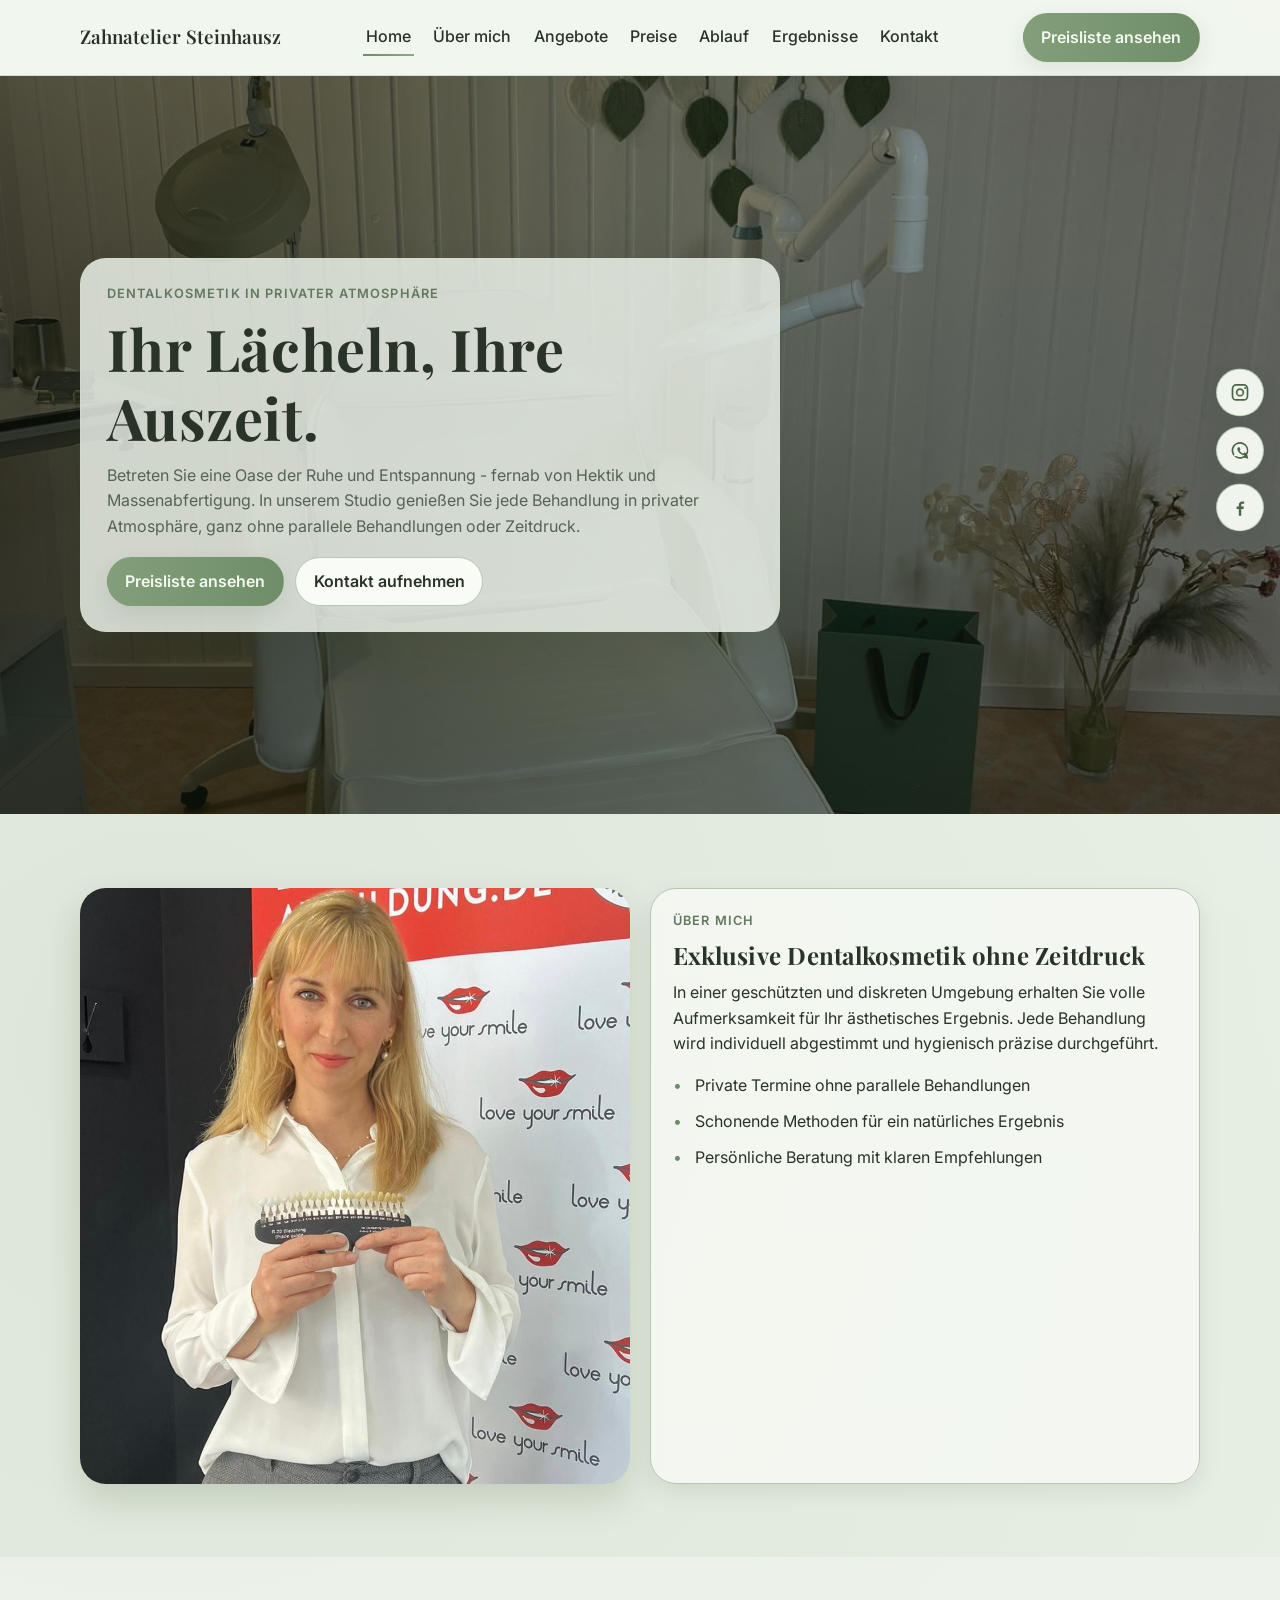
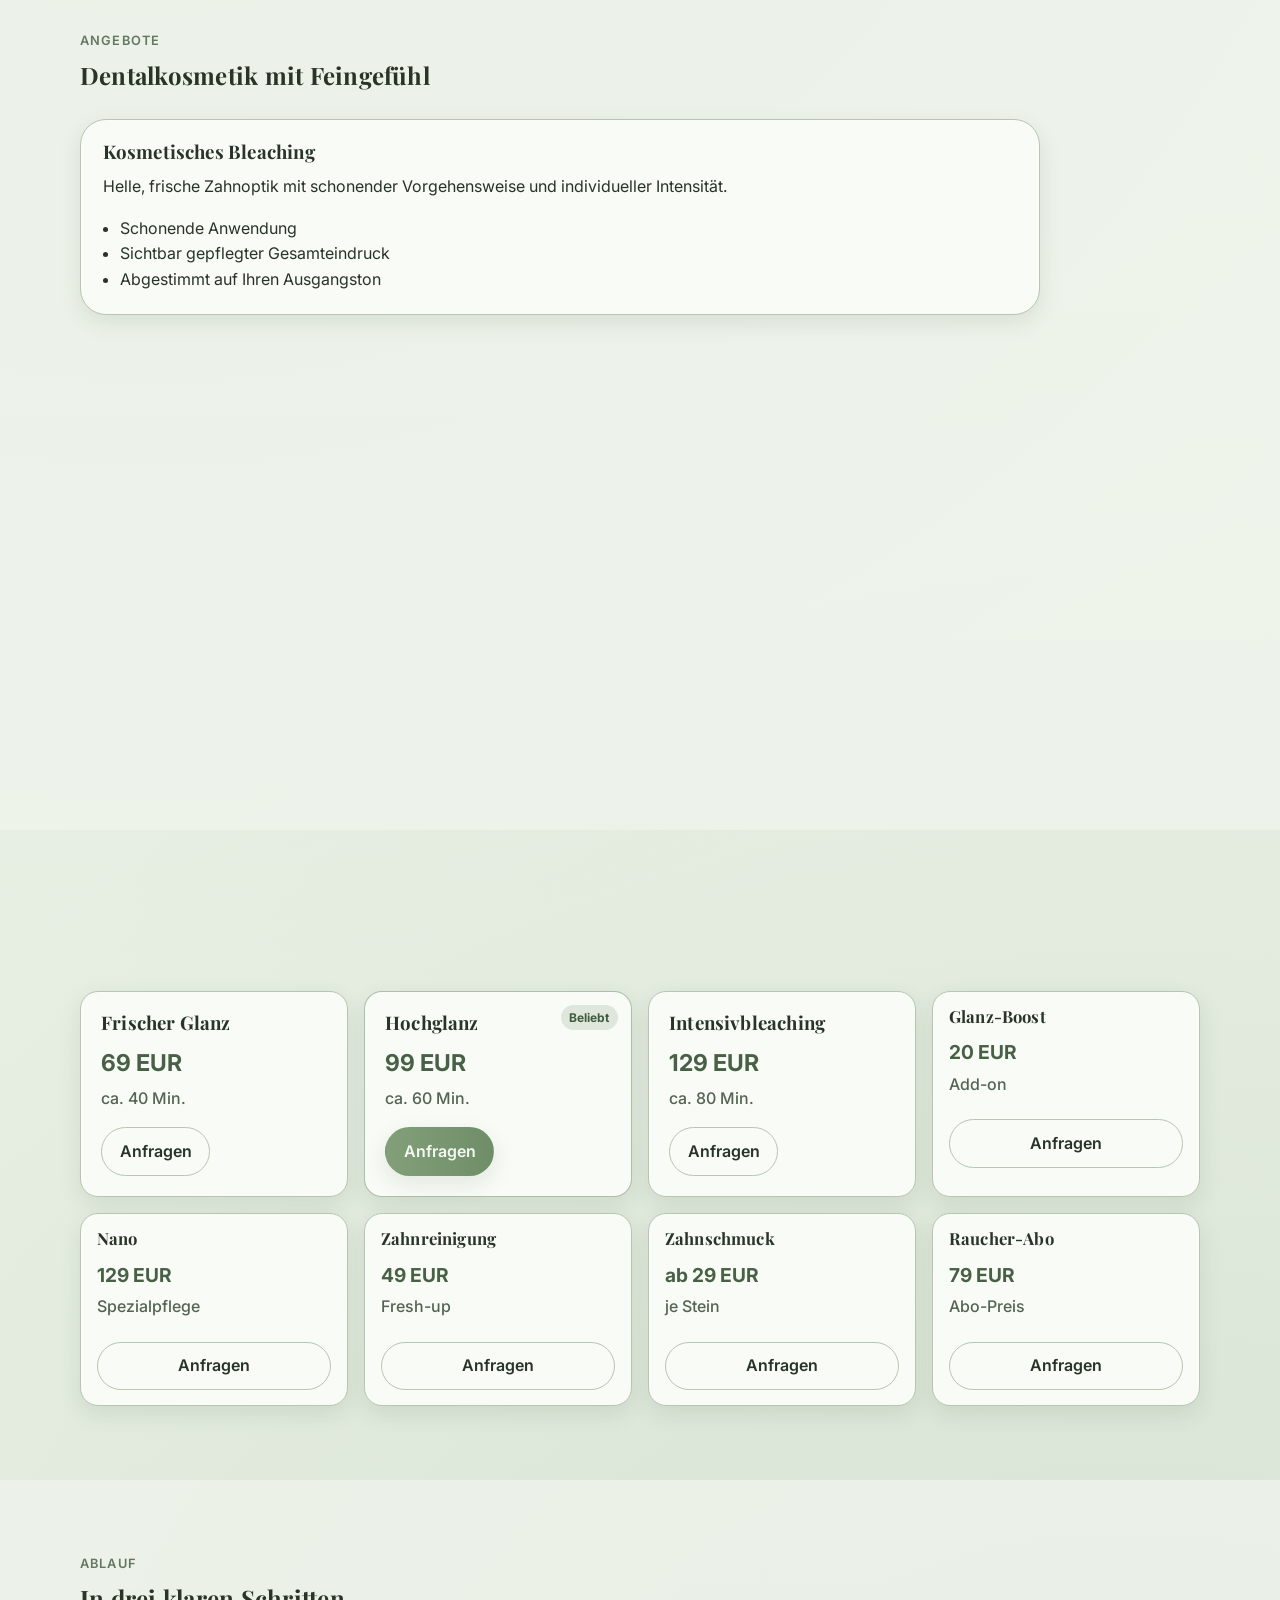
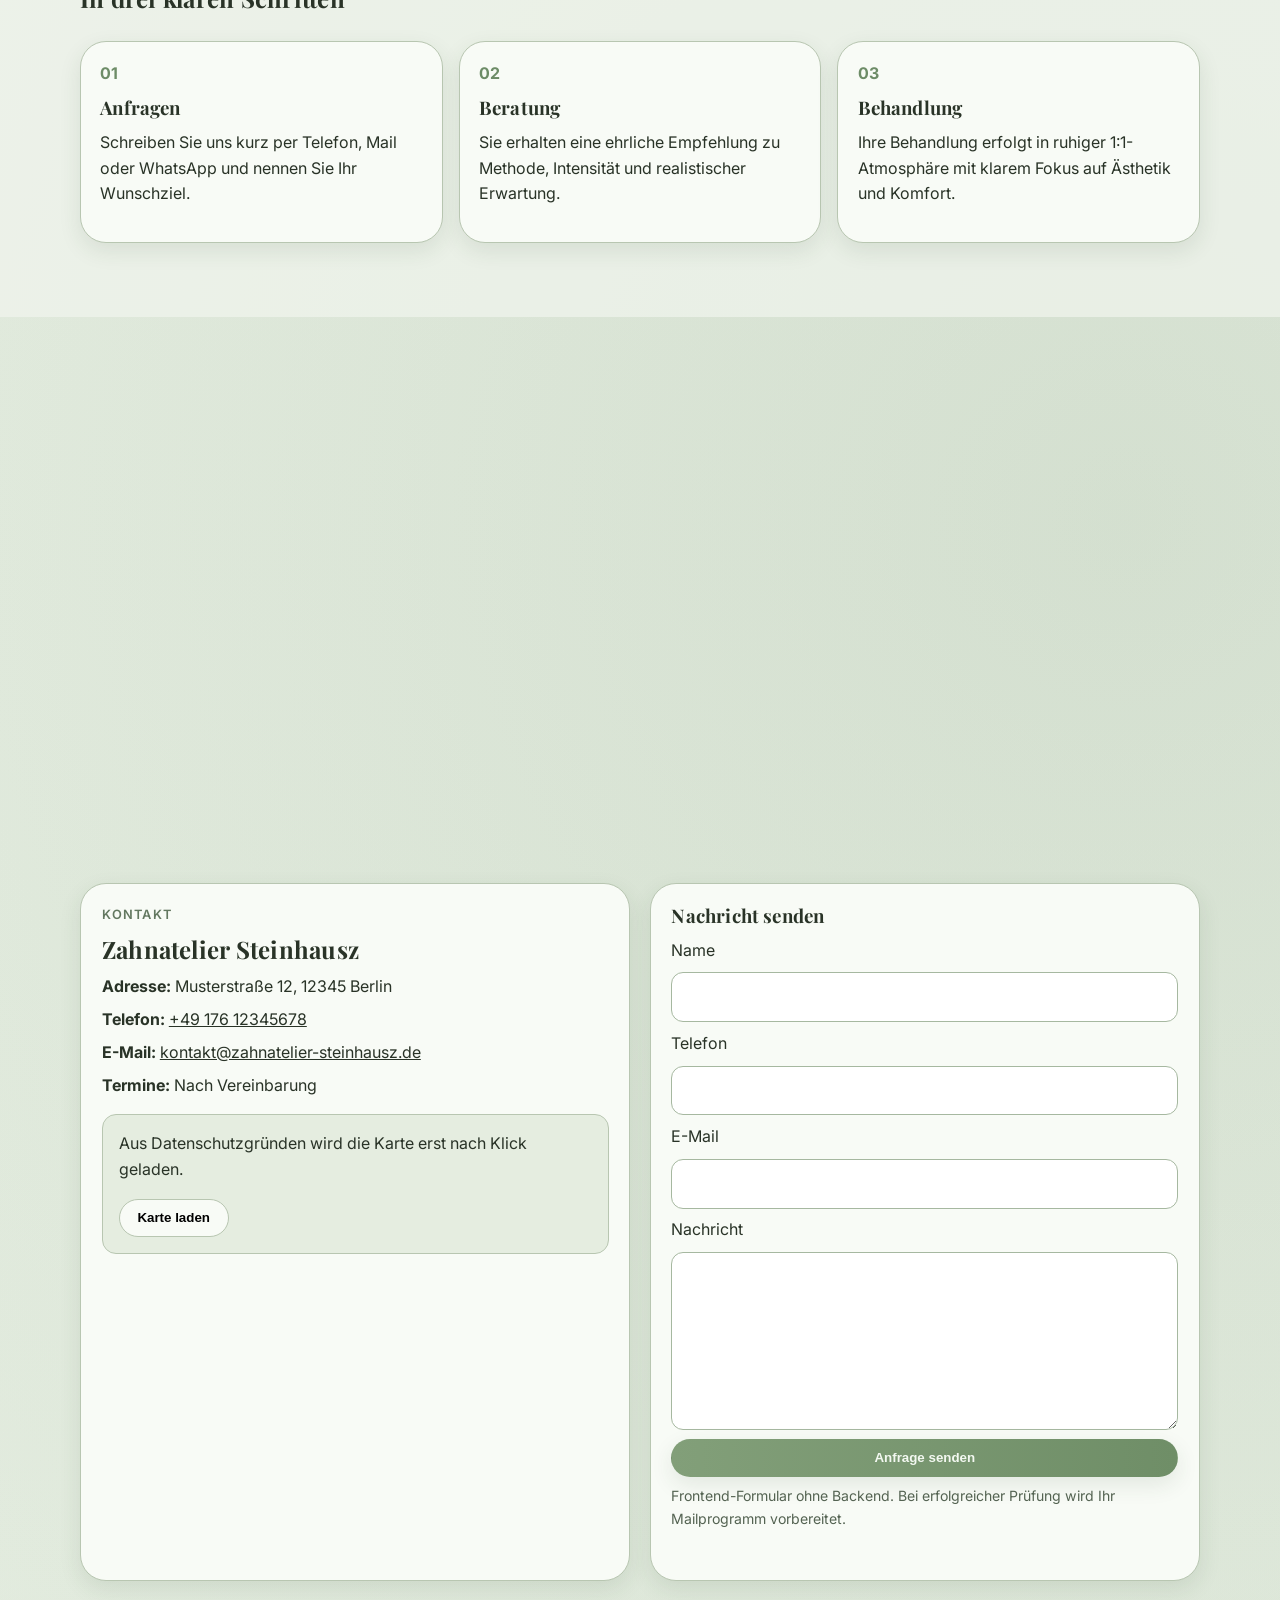
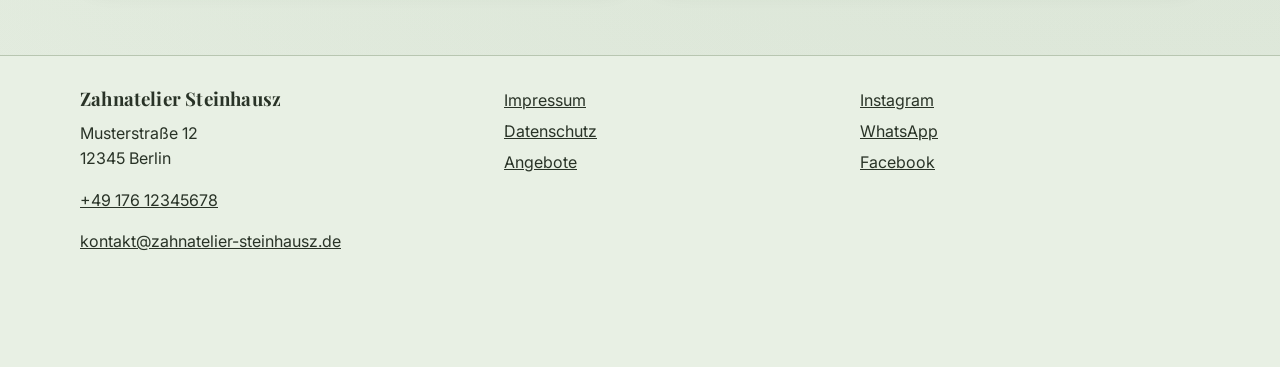
==== index.html @ 5e26fe41 "Initial commit" ====
<!DOCTYPE html>
<html lang="de">
<head>
  <meta charset="UTF-8">
  <meta name="viewport" content="width=device-width, initial-scale=1.0">
  <title>Zahnatelier Steinhausz | Dentalkosmetik, Zahnschmuck & private Atmosphäre</title>
  <meta name="description" content="Zahnatelier Steinhausz bietet Dentalkosmetik und Zahnschmuck in privater, entspannter Atmosphäre. Ruhige Behandlungen ohne Zeitdruck für ein strahlendes Lächeln.">
  <meta property="og:title" content="Zahnatelier Steinhausz | Dentalkosmetik & Zahnschmuck">
  <meta property="og:description" content="Exklusive Dentalkosmetik in privater Atmosphäre: Zahnschmuck, ästhetische Pflege und individuelle Betreuung.">
  <meta property="og:type" content="website">
  <meta property="og:locale" content="de_DE">
  <meta name="theme-color" content="#f2f5ef">

  <link rel="preconnect" href="https://fonts.googleapis.com">
  <link rel="preconnect" href="https://fonts.gstatic.com" crossorigin>
  <link href="https://fonts.googleapis.com/css2?family=Inter:wght@400;500;600;700&family=Playfair+Display:wght@500;600;700&display=swap" rel="stylesheet">
  <link rel="stylesheet" href="styles.css">

  <!-- TODO: Passe nur dieses JSON an (Studio-Name, Telefon, E-Mail, Adresse, Social Links, Map URL). -->
  <script id="site-config" type="application/json">
  {
    "studioName": "Zahnatelier Steinhausz",
    "phoneText": "+49 176 12345678",
    "phoneHref": "+4917612345678",
    "email": "kontakt@zahnatelier-steinhausz.de",
    "streetAddress": "Musterstraße 12",
    "cityLine": "12345 Berlin",
    "addressInline": "Musterstraße 12, 12345 Berlin",
    "mapEmbedUrl": "https://www.google.com/maps?q=Berlin&output=embed",
    "instagramUrl": "https://instagram.com/placeholder",
    "whatsappUrl": "https://wa.me/4900000000000",
    "facebookUrl": "https://facebook.com/placeholder"
  }
  </script>
  <script id="local-business-schema" type="application/ld+json"></script>
</head>
<body>
  <a class="skip-link" href="#main-content">Zum Inhalt springen</a>

  <header class="site-header" id="header">
    <nav class="nav container" aria-label="Hauptnavigation">
      <a class="brand" href="#home" data-site-text="studioName">Zahnatelier Steinhausz</a>
      <button class="nav-toggle" id="nav-toggle" aria-label="Menü öffnen" aria-expanded="false" aria-controls="nav-menu">
        <span></span>
        <span></span>
        <span></span>
      </button>

      <ul class="nav-menu" id="nav-menu">
        <li><a class="nav__link active-link" href="#home">Home</a></li>
        <li><a class="nav__link" href="#about">Über mich</a></li>
        <li><a class="nav__link" href="#offers">Angebote</a></li>
        <li><a class="nav__link" href="#pricing">Preise</a></li>
        <li><a class="nav__link" href="#process">Ablauf</a></li>
        <li><a class="nav__link" href="#results">Ergebnisse</a></li>
        <li><a class="nav__link" href="#contact">Kontakt</a></li>
      </ul>

      <a class="btn btn-primary nav-cta" href="#pricing">Preisliste ansehen</a>
    </nav>
  </header>

  <aside class="social-rail" aria-label="Social Media Links">
    <a class="social-link" data-social="instagram" href="https://instagram.com/placeholder" target="_blank" rel="noopener noreferrer" aria-label="Instagram" data-tooltip="Instagram">
      <svg viewBox="0 0 24 24" aria-hidden="true"><path d="M7.5 2h9A5.5 5.5 0 0 1 22 7.5v9a5.5 5.5 0 0 1-5.5 5.5h-9A5.5 5.5 0 0 1 2 16.5v-9A5.5 5.5 0 0 1 7.5 2Zm0 2A3.5 3.5 0 0 0 4 7.5v9A3.5 3.5 0 0 0 7.5 20h9a3.5 3.5 0 0 0 3.5-3.5v-9A3.5 3.5 0 0 0 16.5 4h-9Zm10.75 1.5a1.25 1.25 0 1 1 0 2.5 1.25 1.25 0 0 1 0-2.5ZM12 7a5 5 0 1 1 0 10 5 5 0 0 1 0-10Zm0 2a3 3 0 1 0 0 6 3 3 0 0 0 0-6Z"/></svg>
    </a>
    <a class="social-link" data-social="whatsapp" href="https://wa.me/4900000000000" target="_blank" rel="noopener noreferrer" aria-label="WhatsApp" data-tooltip="WhatsApp">
      <svg viewBox="0 0 24 24" aria-hidden="true"><path d="M12 2a10 10 0 0 1 8.67 14.98L22 22l-5.18-1.28A10 10 0 1 1 12 2Zm0 2a8 8 0 0 0-6.98 11.9l.26.46-.74 3.03 3.1-.76.44.24A8 8 0 1 0 12 4Zm-2.1 4.75c.2-.45.43-.46.63-.46h.54c.18 0 .43.07.55.34.2.47.7 1.7.76 1.82.07.12.11.27.02.43-.1.17-.15.27-.3.42-.15.14-.31.31-.44.42-.15.13-.3.27-.13.53.17.26.76 1.24 1.62 2.01 1.12 1 2.07 1.31 2.36 1.46.28.14.45.12.61-.07.17-.2.72-.84.9-1.13.19-.29.39-.24.65-.14.27.1 1.68.79 1.97.93.29.14.48.2.55.31.06.11.06.64-.15 1.25-.22.62-1.28 1.22-1.76 1.3-.47.08-1.07.12-3.46-.82-2.87-1.13-4.72-3.91-4.86-4.1-.13-.18-1.16-1.54-1.16-2.94 0-1.4.73-2.09 1-2.37Z"/></svg>
    </a>
    <a class="social-link" data-social="facebook" href="https://facebook.com/placeholder" target="_blank" rel="noopener noreferrer" aria-label="Facebook" data-tooltip="Facebook">
      <svg viewBox="0 0 24 24" aria-hidden="true"><path d="M13.5 22v-8h2.7l.5-3h-3.2V9.1c0-.86.3-1.44 1.54-1.44H17V5a20.5 20.5 0 0 0-2.4-.13c-2.38 0-4 1.45-4 4.1V11H8v3h2.6v8h2.9Z"/></svg>
    </a>
  </aside>

  <main id="main-content">
    <section class="hero" id="home">
      <div class="container hero-grid">
        <div class="hero-copy reveal">
          <p class="eyebrow">Dentalkosmetik in privater Atmosphäre</p>
          <h1>Ihr Lächeln, Ihre Auszeit.</h1>
          <p class="hero-subline">Betreten Sie eine Oase der Ruhe und Entspannung - fernab von Hektik und Massenabfertigung. In unserem Studio genießen Sie jede Behandlung in privater Atmosphäre, ganz ohne parallele Behandlungen oder Zeitdruck.</p>
          <div class="hero-actions">
            <a class="btn btn-primary" href="#pricing">Preisliste ansehen</a>
            <a class="btn btn-soft" href="#contact">Kontakt aufnehmen</a>
          </div>
        </div>
      </div>
    </section>

    <section class="section about" id="about">
      <div class="container about-grid">
        <figure class="about-visual reveal">
          <img src="assets/img/about-orsolya.jpg" alt="Orsolya im Zahnatelier bei einer ruhigen Behandlungsvorbereitung" loading="lazy">
        </figure>
        <div class="about-content reveal" data-delay="90">
          <p class="eyebrow">Über mich</p>
          <h2>Exklusive Dentalkosmetik ohne Zeitdruck</h2>
          <p>In einer geschützten und diskreten Umgebung erhalten Sie volle Aufmerksamkeit für Ihr ästhetisches Ergebnis. Jede Behandlung wird individuell abgestimmt und hygienisch präzise durchgeführt.</p>
          <ul class="feature-list">
            <li>Private Termine ohne parallele Behandlungen</li>
            <li>Schonende Methoden für ein natürliches Ergebnis</li>
            <li>Persönliche Beratung mit klaren Empfehlungen</li>
          </ul>
        </div>
      </div>
    </section>

    <section class="section offers" id="offers">
      <div class="container">
        <div class="section-head reveal">
          <p class="eyebrow">Angebote</p>
          <h2>Dentalkosmetik mit Feingefühl</h2>
        </div>

        <article class="offer-card reveal">
          <div class="offer-content">
            <h3>Kosmetisches Bleaching</h3>
            <p>Helle, frische Zahnoptik mit schonender Vorgehensweise und individueller Intensität.</p>
            <ul>
              <li>Schonende Anwendung</li>
              <li>Sichtbar gepflegter Gesamteindruck</li>
              <li>Abgestimmt auf Ihren Ausgangston</li>
            </ul>
          </div>
        </article>

        <article class="offer-card offer-card-alt reveal" data-delay="90">
          <div class="offer-content">
            <h3>Zahnschmuck</h3>
            <p>Dezente oder markante Highlights, präzise gesetzt und jederzeit rückstandsfrei entfernbar.</p>
            <ul>
              <li>Individuelle Platzierung</li>
              <li>Hygienische, präzise Verarbeitung</li>
              <li>Sofort sichtbarer Glow-Effekt</li>
            </ul>
          </div>
        </article>

        <article class="offer-card reveal" data-delay="140">
          <div class="offer-content">
            <h3>Smile-Finish</h3>
            <p>Ästhetischer Feinschliff für ein gepflegtes, harmonisches Gesamtbild Ihres Lächelns.</p>
            <ul>
              <li>Sanfte Politur</li>
              <li>Hochwertiger, natürlicher Look</li>
              <li>Ideal als Auffrischung</li>
            </ul>
          </div>
        </article>
      </div>
    </section>

    <section class="section pricing" id="pricing">
      <div class="container">
        <div class="section-head reveal">
          <p class="eyebrow">Leistungen & Preise</p>
          <h2>Alle Preise auf einen Blick</h2>
        </div>

        <div class="pricing-grid">
          <article class="price-card reveal">
            <h3>Frischer Glanz</h3>
            <p class="price">69 EUR</p>
            <p class="duration">ca. 40 Min.</p>
            <a class="btn btn-soft" href="#contact">Anfragen</a>
          </article>

          <article class="price-card featured reveal" data-delay="90">
            <p class="badge">Beliebt</p>
            <h3>Hochglanz</h3>
            <p class="price">99 EUR</p>
            <p class="duration">ca. 60 Min.</p>
            <a class="btn btn-primary" href="#contact">Anfragen</a>
          </article>

          <article class="price-card reveal" data-delay="140">
            <h3>Intensivbleaching</h3>
            <p class="price">129 EUR</p>
            <p class="duration">ca. 80 Min.</p>
            <a class="btn btn-soft" href="#contact">Anfragen</a>
          </article>

          <article class="price-card compact reveal" data-delay="180">
            <h3>Glanz-Boost</h3>
            <p class="price">20 EUR</p>
            <p class="duration">Add-on</p>
            <a class="btn btn-soft" href="#contact">Anfragen</a>
          </article>

          <article class="price-card compact reveal" data-delay="200">
            <h3>Nano</h3>
            <p class="price">129 EUR</p>
            <p class="duration">Spezialpflege</p>
            <a class="btn btn-soft" href="#contact">Anfragen</a>
          </article>

          <article class="price-card compact reveal" data-delay="220">
            <h3>Zahnreinigung</h3>
            <p class="price">49 EUR</p>
            <p class="duration">Fresh-up</p>
            <a class="btn btn-soft" href="#contact">Anfragen</a>
          </article>

          <article class="price-card compact reveal" data-delay="240">
            <h3>Zahnschmuck</h3>
            <p class="price">ab 29 EUR</p>
            <p class="duration">je Stein</p>
            <a class="btn btn-soft" href="#contact">Anfragen</a>
          </article>

          <article class="price-card compact reveal" data-delay="260">
            <h3>Raucher-Abo</h3>
            <p class="price">79 EUR</p>
            <p class="duration">Abo-Preis</p>
            <a class="btn btn-soft" href="#contact">Anfragen</a>
          </article>
        </div>
      </div>
    </section>

    <section class="section process" id="process">
      <div class="container">
        <div class="section-head reveal">
          <p class="eyebrow">Ablauf</p>
          <h2>In drei klaren Schritten</h2>
        </div>
        <div class="process-grid">
          <article class="process-step reveal">
            <p class="step-number">01</p>
            <h3>Anfragen</h3>
            <p>Schreiben Sie uns kurz per Telefon, Mail oder WhatsApp und nennen Sie Ihr Wunschziel.</p>
          </article>
          <article class="process-step reveal" data-delay="90">
            <p class="step-number">02</p>
            <h3>Beratung</h3>
            <p>Sie erhalten eine ehrliche Empfehlung zu Methode, Intensität und realistischer Erwartung.</p>
          </article>
          <article class="process-step reveal" data-delay="140">
            <p class="step-number">03</p>
            <h3>Behandlung</h3>
            <p>Ihre Behandlung erfolgt in ruhiger 1:1-Atmosphäre mit klarem Fokus auf Ästhetik und Komfort.</p>
          </article>
        </div>
      </div>
    </section>

    <section class="section results" id="results">
      <div class="container">
        <div class="section-head reveal">
          <p class="eyebrow">Ergebnisse</p>
          <h2>Vorher-Nachher Eindruck & Details</h2>
        </div>
        <div class="results-grid">
          <button class="gallery-item reveal" type="button" data-lightbox-trigger data-image="assets/img/results-1.jpg" data-alt="Aufhellungsergebnis mit natürlichem Weißton bei Frontzähnen" data-caption="Ergebnis 1 - natürliches Finish">
            <img src="assets/img/results-1.jpg" alt="Aufhellungsergebnis mit natürlichem Weißton bei Frontzähnen" loading="lazy">
            <span>Ergebnis 1</span>
          </button>
          <button class="gallery-item reveal" type="button" data-lightbox-trigger data-delay="80" data-image="assets/img/results-2.jpg" data-alt="Gleichmäßiges Bleaching mit harmonischem Farbton" data-caption="Ergebnis 2 - gleichmäßige Aufhellung">
            <img src="assets/img/results-2.jpg" alt="Gleichmäßiges Bleaching mit harmonischem Farbton" loading="lazy">
            <span>Ergebnis 2</span>
          </button>
          <button class="gallery-item reveal" type="button" data-lightbox-trigger data-delay="120" data-image="assets/img/results-3.jpg" data-alt="Intensivbleaching mit klarer Helligkeitssteigerung" data-caption="Ergebnis 3 - intensive Strahlkraft">
            <img src="assets/img/results-3.jpg" alt="Intensivbleaching mit klarer Helligkeitssteigerung" loading="lazy">
            <span>Ergebnis 3</span>
          </button>
          <button class="gallery-item reveal" type="button" data-lightbox-trigger data-delay="180" data-image="assets/img/tooth-jewel.jpg" data-alt="Zahnschmuck mit feinem Kristall auf einem Schneidezahn" data-caption="Zahnschmuck - dezenter Kristall">
            <img src="assets/img/tooth-jewel.jpg" alt="Zahnschmuck mit feinem Kristall auf einem Schneidezahn" loading="lazy">
            <span>Zahnschmuck</span>
          </button>
        </div>
      </div>
    </section>

    <section class="section contact" id="contact">
      <div class="container contact-grid">
        <div class="contact-info reveal">
          <p class="eyebrow">Kontakt</p>
          <h2 data-site-text="studioName">Zahnatelier Steinhausz</h2>
          <ul class="contact-list">
            <li><strong>Adresse:</strong> <span data-site-text="addressInline">Musterstraße 12, 12345 Berlin</span></li>
            <li><strong>Telefon:</strong> <a data-site-href="tel" href="tel:+4917612345678" data-site-text="phoneText">+49 176 12345678</a></li>
            <li><strong>E-Mail:</strong> <a data-site-href="mailto" href="mailto:kontakt@zahnatelier-steinhausz.de" data-site-text="email">kontakt@zahnatelier-steinhausz.de</a></li>
            <li><strong>Termine:</strong> Nach Vereinbarung</li>
          </ul>

          <div class="map-shell" id="map-container" data-map-src="https://www.google.com/maps?q=Berlin&output=embed">
            <p>Aus Datenschutzgründen wird die Karte erst nach Klick geladen.</p>
            <button id="load-map" class="btn btn-soft" type="button">Karte laden</button>
            <iframe id="map-iframe" title="Google Maps Standort" loading="lazy" referrerpolicy="no-referrer-when-downgrade"></iframe>
          </div>
        </div>

        <div class="contact-form-wrap reveal" data-delay="100">
          <h3>Nachricht senden</h3>
          <form id="contact-form" class="contact-form" novalidate>
            <label for="name">Name</label>
            <input id="name" name="name" type="text" required autocomplete="name">

            <label for="phone">Telefon</label>
            <input id="phone" name="phone" type="tel" required autocomplete="tel">

            <label for="email">E-Mail</label>
            <input id="email" name="email" type="email" required autocomplete="email">

            <label for="message">Nachricht</label>
            <textarea id="message" name="message" rows="6" required></textarea>

            <button class="btn btn-primary" type="submit">Anfrage senden</button>
            <p class="form-note">Frontend-Formular ohne Backend. Bei erfolgreicher Prüfung wird Ihr Mailprogramm vorbereitet.</p>
            <p id="form-status" class="form-status" aria-live="polite"></p>
          </form>
        </div>
      </div>
    </section>
  </main>

  <footer class="site-footer">
    <div class="container footer-grid">
      <div>
        <h3 data-site-text="studioName">Zahnatelier Steinhausz</h3>
        <p><span data-site-text="streetAddress">Musterstraße 12</span><br><span data-site-text="cityLine">12345 Berlin</span></p>
        <p><a data-site-href="tel" href="tel:+4917612345678" data-site-text="phoneText">+49 176 12345678</a></p>
        <p><a data-site-href="mailto" href="mailto:kontakt@zahnatelier-steinhausz.de" data-site-text="email">kontakt@zahnatelier-steinhausz.de</a></p>
      </div>
      <div class="footer-links">
        <a href="#">Impressum</a>
        <a href="#">Datenschutz</a>
        <a href="#offers">Angebote</a>
      </div>
      <div class="footer-links">
        <a data-social="instagram" href="https://instagram.com/placeholder" target="_blank" rel="noopener noreferrer">Instagram</a>
        <a data-social="whatsapp" href="https://wa.me/4900000000000" target="_blank" rel="noopener noreferrer">WhatsApp</a>
        <a data-social="facebook" href="https://facebook.com/placeholder" target="_blank" rel="noopener noreferrer">Facebook</a>
      </div>
    </div>
  </footer>

  <nav class="social-bottom" aria-label="Social Media mobil">
    <a data-social="instagram" href="https://instagram.com/placeholder" target="_blank" rel="noopener noreferrer" aria-label="Instagram">Instagram</a>
    <a data-social="whatsapp" href="https://wa.me/4900000000000" target="_blank" rel="noopener noreferrer" aria-label="WhatsApp">WhatsApp</a>
    <a data-social="facebook" href="https://facebook.com/placeholder" target="_blank" rel="noopener noreferrer" aria-label="Facebook">Facebook</a>
  </nav>

  <div class="lightbox" id="lightbox" hidden>
    <div class="lightbox-backdrop" data-close-lightbox></div>
    <div class="lightbox-dialog" role="dialog" aria-modal="true" aria-labelledby="lightbox-title">
      <h2 id="lightbox-title" class="sr-only">Bildansicht</h2>
      <button class="lightbox-close" id="lightbox-close" type="button" aria-label="Bildansicht schließen">Schließen</button>
      <img id="lightbox-image" src="" alt="">
      <p id="lightbox-caption"></p>
    </div>
  </div>

  <button class="scroll-top" id="scroll-top" type="button" aria-label="Nach oben scrollen">Nach oben</button>

  <script src="script.js"></script>
</body>
</html>
---- styles.css ----
:root {
  --bg: #edf3eb;
  --surface: #f8fbf6;
  --surface-soft: #e5ede0;
  --text: #293327;
  --muted: #546352;
  --line: #b8c6b1;
  --sage: #90a889;
  --sage-deep: #6d8c67;
  --shadow: 0 16px 36px rgba(44, 66, 40, 0.16);
  --shadow-soft: 0 8px 22px rgba(44, 66, 40, 0.1);
  --radius: 18px;
  --radius-lg: 26px;
  --max: 1120px;
  --header-h: 76px;
}

* {
  box-sizing: border-box;
}

html {
  scroll-behavior: smooth;
}

body {
  margin: 0;
  color: var(--text);
  font-family: 'Inter', sans-serif;
  line-height: 1.6;
  background:
    radial-gradient(circle at 12% 20%, rgba(144, 168, 137, 0.16), transparent 36%),
    radial-gradient(circle at 88% 72%, rgba(109, 140, 103, 0.14), transparent 42%),
    linear-gradient(180deg, var(--bg), #e7efe3 50%, #e2ebde);
}

h1,
h2,
h3 {
  margin: 0 0 0.65rem;
  font-family: 'Playfair Display', serif;
  line-height: 1.2;
  letter-spacing: 0.01em;
}

p {
  margin: 0 0 1rem;
}

a {
  color: inherit;
}

.container {
  width: min(100% - 2rem, var(--max));
  margin-inline: auto;
}

.skip-link {
  position: absolute;
  top: -120px;
  left: 1rem;
  z-index: 1000;
  background: #fff;
  color: #000;
  border-radius: 8px;
  padding: 0.6rem 0.9rem;
}

.skip-link:focus-visible {
  top: 0.8rem;
}

.site-header {
  position: sticky;
  top: 0;
  z-index: 100;
  height: var(--header-h);
  border-bottom: 1px solid rgba(109, 140, 103, 0.24);
  background: rgba(242, 247, 239, 0.9);
  backdrop-filter: blur(10px);
  transition: box-shadow 0.25s ease;
}

.site-header.is-scrolled {
  box-shadow: var(--shadow-soft);
}

.nav {
  height: 100%;
  display: flex;
  align-items: center;
  justify-content: space-between;
  gap: 1rem;
}

.brand {
  font-size: 1.18rem;
  font-weight: 600;
  font-family: 'Playfair Display', serif;
  text-decoration: none;
}

.nav-menu {
  margin: 0;
  padding: 0;
  list-style: none;
  display: flex;
  align-items: center;
  gap: 1rem;
}

.nav__link {
  position: relative;
  font-weight: 500;
  text-decoration: none;
  padding: 0.4rem 0.2rem;
}

.nav__link::after {
  content: '';
  position: absolute;
  left: 0;
  bottom: -0.2rem;
  width: 100%;
  height: 2px;
  background: linear-gradient(90deg, var(--sage-deep), var(--sage));
  transform: scaleX(0);
  transform-origin: left;
  transition: transform 0.25s ease;
}

.nav__link:hover::after,
.nav__link.active-link::after {
  transform: scaleX(1);
}

.nav-toggle {
  display: none;
  flex-direction: column;
  gap: 5px;
  border: 0;
  background: transparent;
  cursor: pointer;
}

.nav-toggle span {
  width: 24px;
  height: 2px;
  background: var(--text);
}

.btn {
  display: inline-flex;
  align-items: center;
  justify-content: center;
  gap: 0.35rem;
  padding: 0.66rem 1.1rem;
  border-radius: 999px;
  border: 1px solid transparent;
  text-decoration: none;
  font-weight: 600;
  cursor: pointer;
  transition: transform 0.2s ease, box-shadow 0.2s ease, background 0.2s ease;
}

.btn:hover {
  transform: translateY(-1px);
}

.btn-primary {
  color: #f3f8f1;
  background: linear-gradient(90deg, #829f79, #6f8e67);
  box-shadow: var(--shadow-soft);
}

.btn-soft {
  border-color: var(--line);
  background: var(--surface);
}

.section {
  padding: 4.6rem 0;
}

.section-head {
  margin-bottom: 1.8rem;
}

.eyebrow {
  margin-bottom: 0.6rem;
  text-transform: uppercase;
  letter-spacing: 0.09em;
  font-size: 0.8rem;
  font-weight: 600;
  color: #637860;
}

.hero {
  min-height: max(82vh, 620px);
  display: flex;
  align-items: center;
  position: relative;
  overflow: clip;
}

.hero::before {
  content: '';
  position: absolute;
  inset: 0;
  background-image: url('assets/img/hero-studio.jpg');
  background-size: cover;
  background-position: center;
  transform: scale(1.03);
}

.hero::after {
  content: '';
  position: absolute;
  inset: 0;
  background:
    linear-gradient(95deg, rgba(13, 21, 11, 0.62) 2%, rgba(28, 44, 24, 0.4) 48%, rgba(28, 44, 24, 0.26) 100%),
    linear-gradient(180deg, rgba(0, 0, 0, 0.2), rgba(0, 0, 0, 0.4));
}

.hero-grid {
  position: relative;
  z-index: 1;
}

.hero-copy {
  max-width: 700px;
  padding: clamp(1.2rem, 2vw, 2rem);
  border-radius: var(--radius-lg);
  border: 1px solid rgba(210, 226, 203, 0.45);
  background: rgba(242, 248, 240, 0.82);
  box-shadow: var(--shadow);
}

.hero h1 {
  font-size: clamp(2.1rem, 4.5vw, 4rem);
}

.hero-subline {
  color: var(--muted);
}

.hero-actions {
  margin-top: 1.1rem;
  display: flex;
  flex-wrap: wrap;
  gap: 0.7rem;
}

.about-grid,
.contact-grid {
  display: grid;
  grid-template-columns: 1fr 1fr;
  gap: 1.2rem;
  align-items: stretch;
}

.about-visual {
  margin: 0;
  border-radius: var(--radius-lg);
  overflow: hidden;
  box-shadow: var(--shadow);
}

.about-visual img {
  width: 100%;
  height: 100%;
  min-height: 340px;
  object-fit: cover;
}

.about-content {
  background: rgba(248, 251, 246, 0.8);
  border: 1px solid var(--line);
  border-radius: var(--radius-lg);
  box-shadow: var(--shadow-soft);
  padding: 1.4rem;
}

.feature-list {
  margin: 0.9rem 0 0;
  padding: 0;
  list-style: none;
}

.feature-list li {
  margin-bottom: 0.65rem;
  padding-left: 1.4rem;
  position: relative;
}

.feature-list li::before {
  content: '•';
  color: var(--sage-deep);
  position: absolute;
  left: 0;
}

.offers,
.process {
  background: rgba(241, 246, 238, 0.7);
}

.offer-card,
.price-card,
.process-step {
  background: var(--surface);
  border: 1px solid var(--line);
  border-radius: var(--radius-lg);
  box-shadow: var(--shadow-soft);
}

.offer-card {
  margin-bottom: 1rem;
}

.offer-card .offer-content {
  padding: 1.35rem;
}

.offer-card-alt {
  background: linear-gradient(135deg, rgba(144, 168, 137, 0.2), rgba(248, 251, 246, 0.95));
}

.offer-card ul {
  margin: 0;
  padding-left: 1.1rem;
}

.pricing-grid,
.process-grid,
.results-grid,
.footer-grid {
  display: grid;
  gap: 1rem;
}

.pricing-grid {
  grid-template-columns: repeat(4, minmax(0, 1fr));
}

.price-card {
  position: relative;
  padding: 1.25rem;
  border-radius: var(--radius);
}

.price {
  margin-bottom: 0.25rem;
  color: #486045;
  font-weight: 700;
  font-size: 1.45rem;
}

.duration {
  color: var(--muted);
  font-weight: 500;
}

.price-card.featured {
  border-color: rgba(109, 140, 103, 0.54);
  transform: translateY(-2px);
}

.price-card.compact {
  padding: 0.95rem 1rem;
}

.price-card.compact h3 {
  font-size: 1.04rem;
}

.price-card.compact .price {
  font-size: 1.2rem;
}

.price-card.compact .btn {
  margin-top: 0.35rem;
  width: 100%;
  min-height: 42px;
}

.badge {
  margin: 0;
  position: absolute;
  top: 0.8rem;
  right: 0.8rem;
  padding: 0.2rem 0.55rem;
  border-radius: 999px;
  font-size: 0.75rem;
  font-weight: 700;
  color: #415b3f;
  background: rgba(109, 140, 103, 0.18);
}

.process-grid {
  grid-template-columns: repeat(3, minmax(0, 1fr));
}

.process-step {
  padding: 1.2rem;
}

.step-number {
  margin: 0 0 0.65rem;
  color: var(--sage-deep);
  font-weight: 700;
}

.results-grid {
  grid-template-columns: repeat(4, minmax(0, 1fr));
}

.gallery-item {
  margin: 0;
  padding: 0;
  border: 1px solid var(--line);
  border-radius: 14px;
  background: var(--surface);
  box-shadow: var(--shadow-soft);
  cursor: pointer;
  overflow: hidden;
  text-align: left;
}

.gallery-item img {
  width: 100%;
  height: 220px;
  display: block;
  object-fit: cover;
  transition: transform 0.35s ease;
}

.gallery-item span {
  display: block;
  padding: 0.66rem 0.8rem;
  font-weight: 600;
}

.gallery-item:hover img,
.gallery-item:focus-visible img {
  transform: scale(1.05);
}

.contact-info,
.contact-form-wrap {
  background: var(--surface);
  border: 1px solid var(--line);
  border-radius: var(--radius-lg);
  box-shadow: var(--shadow-soft);
  padding: 1.3rem;
}

.contact-list {
  margin: 0 0 1rem;
  padding: 0;
  list-style: none;
}

.contact-list li {
  margin-bottom: 0.45rem;
}

.map-shell {
  border: 1px solid var(--line);
  border-radius: 14px;
  background: var(--surface-soft);
  padding: 1rem;
}

#map-iframe {
  width: 100%;
  height: 260px;
  margin-top: 0.8rem;
  border: 0;
  border-radius: 10px;
  display: none;
}

#map-iframe.is-loaded {
  display: block;
}

.contact-form {
  display: grid;
  gap: 0.55rem;
}

.contact-form input,
.contact-form textarea {
  padding: 0.7rem 0.8rem;
  border-radius: 12px;
  border: 1px solid #a6b8a0;
  background: #fff;
  font: inherit;
}

.form-note {
  margin-bottom: 0;
  color: var(--muted);
  font-size: 0.88rem;
}

.form-status {
  margin: 0;
  min-height: 1.25rem;
  font-size: 0.92rem;
  color: #476044;
}

.site-footer {
  padding: 2rem 0 6rem;
  border-top: 1px solid var(--line);
  background: #e8f0e4;
}

.footer-grid {
  grid-template-columns: 1.2fr 1fr 1fr;
}

.footer-links {
  display: flex;
  flex-direction: column;
  gap: 0.35rem;
}

.social-rail {
  position: fixed;
  right: 1rem;
  top: 50%;
  transform: translateY(-50%);
  z-index: 90;
  display: grid;
  gap: 0.6rem;
}

.social-link {
  width: 48px;
  height: 48px;
  border-radius: 999px;
  display: grid;
  place-items: center;
  position: relative;
  border: 1px solid rgba(109, 140, 103, 0.45);
  background: rgba(248, 252, 246, 0.95);
  box-shadow: var(--shadow-soft);
}

.social-link svg {
  width: 20px;
  height: 20px;
  fill: #4c6449;
}

.social-link::after {
  content: attr(data-tooltip);
  position: absolute;
  right: calc(100% + 0.6rem);
  top: 50%;
  transform: translateY(-50%);
  padding: 0.2rem 0.45rem;
  border-radius: 6px;
  background: #3f583c;
  color: #fff;
  font-size: 0.76rem;
  opacity: 0;
  pointer-events: none;
  transition: opacity 0.2s ease;
}

.social-link:hover::after,
.social-link:focus-visible::after {
  opacity: 1;
}

.social-bottom {
  display: none;
  position: fixed;
  bottom: 0;
  left: 0;
  right: 0;
  z-index: 100;
  padding: 0.45rem 0.6rem;
  border-top: 1px solid var(--line);
  background: rgba(238, 245, 235, 0.97);
  box-shadow: 0 -6px 20px rgba(30, 24, 18, 0.08);
  gap: 0.4rem;
}

.social-bottom a {
  min-height: 44px;
  flex: 1;
  display: grid;
  place-items: center;
  text-decoration: none;
  border: 1px solid var(--line);
  border-radius: 12px;
  background: #f8fcf6;
  font-size: 0.88rem;
  font-weight: 600;
}

.scroll-top {
  position: fixed;
  right: 1rem;
  bottom: 1rem;
  z-index: 95;
  opacity: 0;
  pointer-events: none;
  padding: 0.65rem 0.9rem;
  border: 1px solid var(--line);
  border-radius: 999px;
  background: #fff;
  box-shadow: var(--shadow-soft);
  transition: opacity 0.2s ease;
}

.scroll-top.show {
  opacity: 1;
  pointer-events: auto;
}

.reveal {
  opacity: 0;
  transform: translateY(24px);
  transition: opacity 0.56s ease, transform 0.56s ease;
}

.reveal.is-visible {
  opacity: 1;
  transform: translateY(0);
}

.offer-card,
.price-card {
  transition: transform 0.24s ease, box-shadow 0.24s ease;
}

.offer-card:hover,
.offer-card:focus-within,
.price-card:hover,
.price-card:focus-within {
  transform: translateY(-3px);
  box-shadow: 0 14px 30px rgba(49, 70, 45, 0.14);
}

.lightbox[hidden] {
  display: none;
}

.lightbox {
  position: fixed;
  inset: 0;
  z-index: 210;
  display: grid;
  place-items: center;
}

.lightbox-backdrop {
  position: absolute;
  inset: 0;
  background: rgba(0, 0, 0, 0.66);
}

.lightbox-dialog {
  position: relative;
  z-index: 1;
  width: min(92vw, 960px);
  max-height: 90vh;
  border-radius: 18px;
  background: #f6faf4;
  border: 1px solid rgba(255, 255, 255, 0.32);
  padding: 1rem;
  box-shadow: 0 24px 48px rgba(0, 0, 0, 0.28);
}

.lightbox-dialog img {
  width: 100%;
  max-height: 70vh;
  object-fit: contain;
  border-radius: 12px;
  background: #dbe6d6;
}

#lightbox-caption {
  margin: 0.7rem 0 0;
  color: #384d35;
  font-weight: 500;
}

.lightbox-close {
  margin-left: auto;
  margin-bottom: 0.6rem;
  display: inline-flex;
  border: 1px solid var(--line);
  border-radius: 999px;
  background: #fff;
  padding: 0.45rem 0.75rem;
  cursor: pointer;
}

.sr-only {
  position: absolute;
  width: 1px;
  height: 1px;
  padding: 0;
  margin: -1px;
  overflow: hidden;
  clip: rect(0, 0, 0, 0);
  border: 0;
}

:focus-visible {
  outline: 3px solid #6f8f68;
  outline-offset: 2px;
}

@media (min-width: 1200px) {
  .offer-card {
    width: min(86%, 960px);
  }

  .offer-card:nth-of-type(odd) {
    margin-right: auto;
  }

  .offer-card:nth-of-type(even) {
    margin-left: auto;
  }
}

@media (max-width: 992px) {
  .nav-cta,
  .social-rail {
    display: none;
  }

  .about-grid,
  .contact-grid,
  .process-grid,
  .results-grid,
  .footer-grid {
    grid-template-columns: 1fr;
  }

  .pricing-grid {
    grid-template-columns: repeat(2, minmax(0, 1fr));
  }

  .gallery-item img {
    height: 280px;
  }
}

@media (max-width: 560px) {
  .pricing-grid {
    grid-template-columns: 1fr;
  }
}

@media (max-width: 768px) {
  body {
    padding-bottom: 4.3rem;
  }

  .nav-toggle {
    display: flex;
  }

  .nav-menu {
    position: absolute;
    top: var(--header-h);
    left: 0;
    right: 0;
    padding: 0.8rem 1rem 1rem;
    border-bottom: 1px solid var(--line);
    background: rgba(242, 247, 239, 0.98);
    box-shadow: var(--shadow-soft);
    flex-direction: column;
    align-items: stretch;
    display: none;
  }

  .nav-menu.open {
    display: flex;
  }

  .nav__link {
    display: block;
    padding: 0.6rem 0;
  }

  .hero {
    min-height: 84vh;
  }

  .social-bottom {
    display: flex;
  }

  .scroll-top {
    right: 0.8rem;
    bottom: 5.1rem;
  }
}

@media (prefers-reduced-motion: reduce) {
  html {
    scroll-behavior: auto;
  }

  *,
  *::before,
  *::after {
    animation: none !important;
    transition: none !important;
  }

  .reveal {
    opacity: 1;
    transform: none;
  }
}
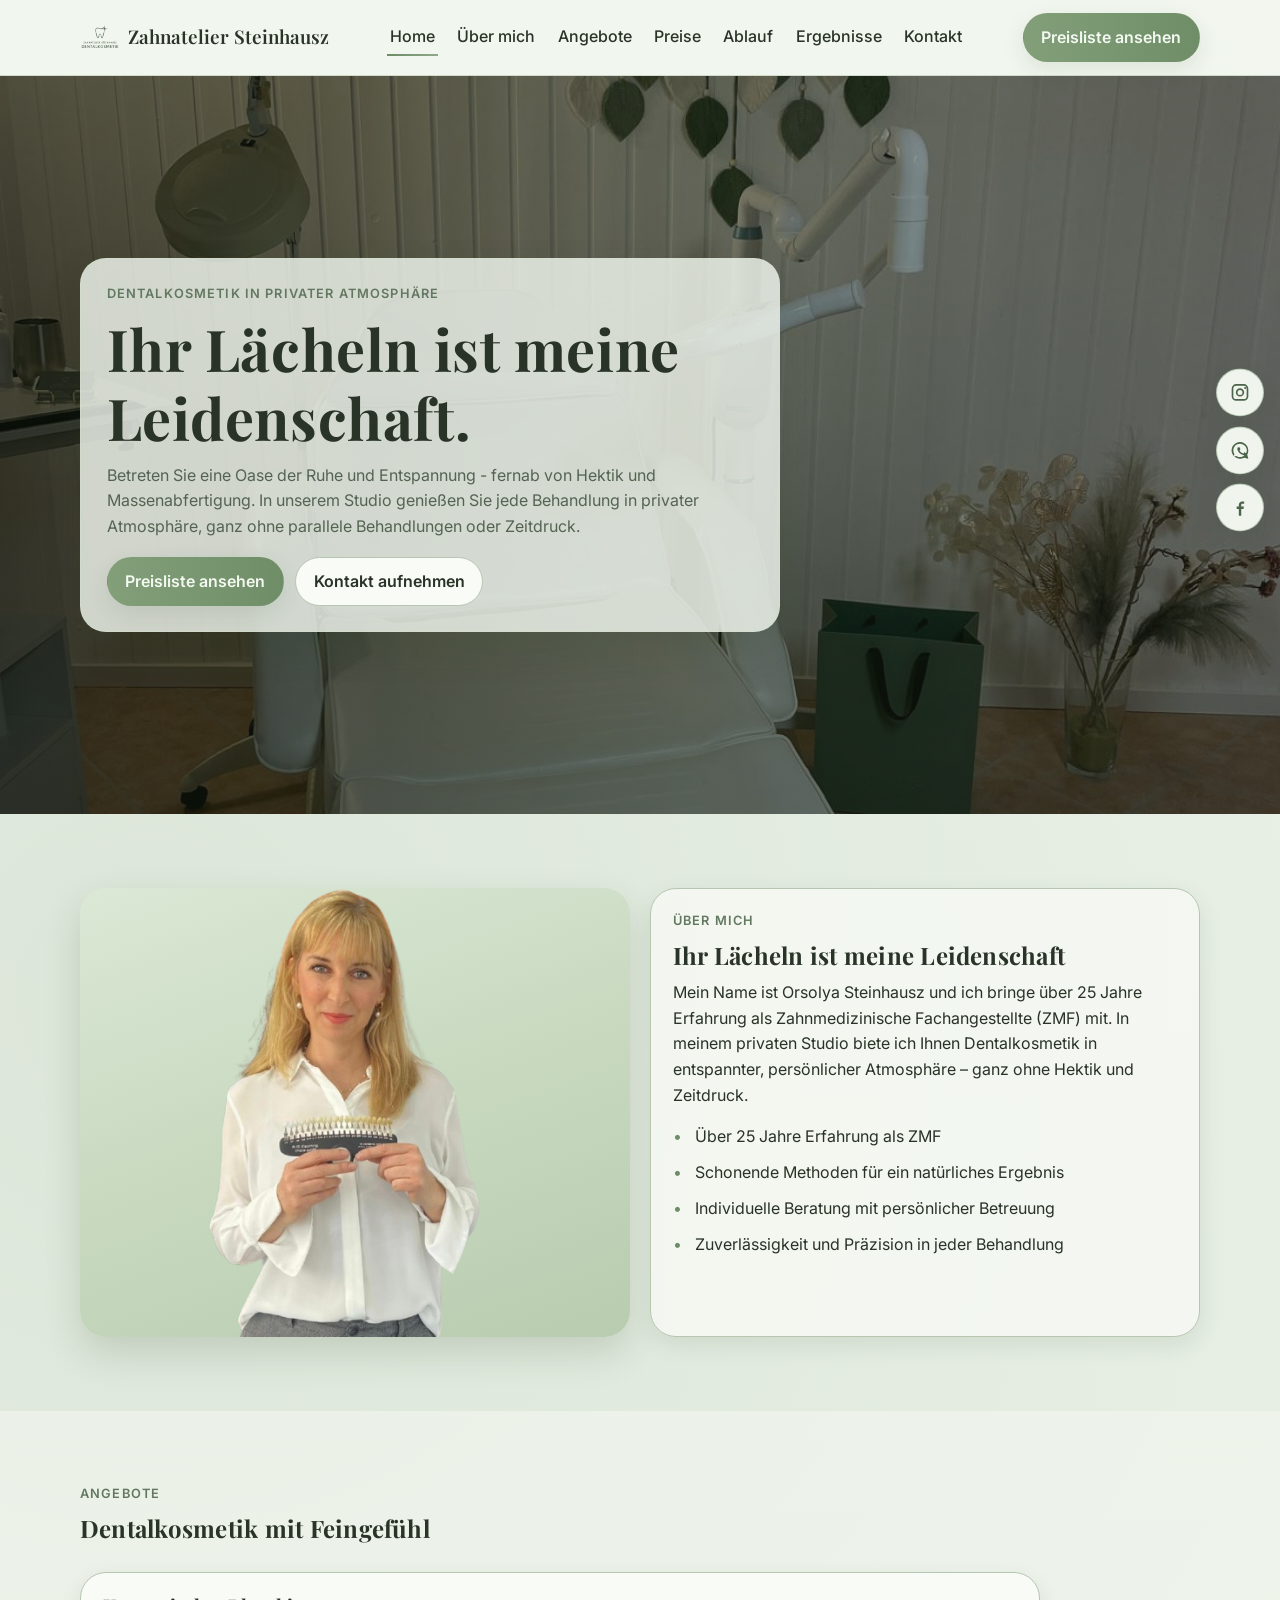
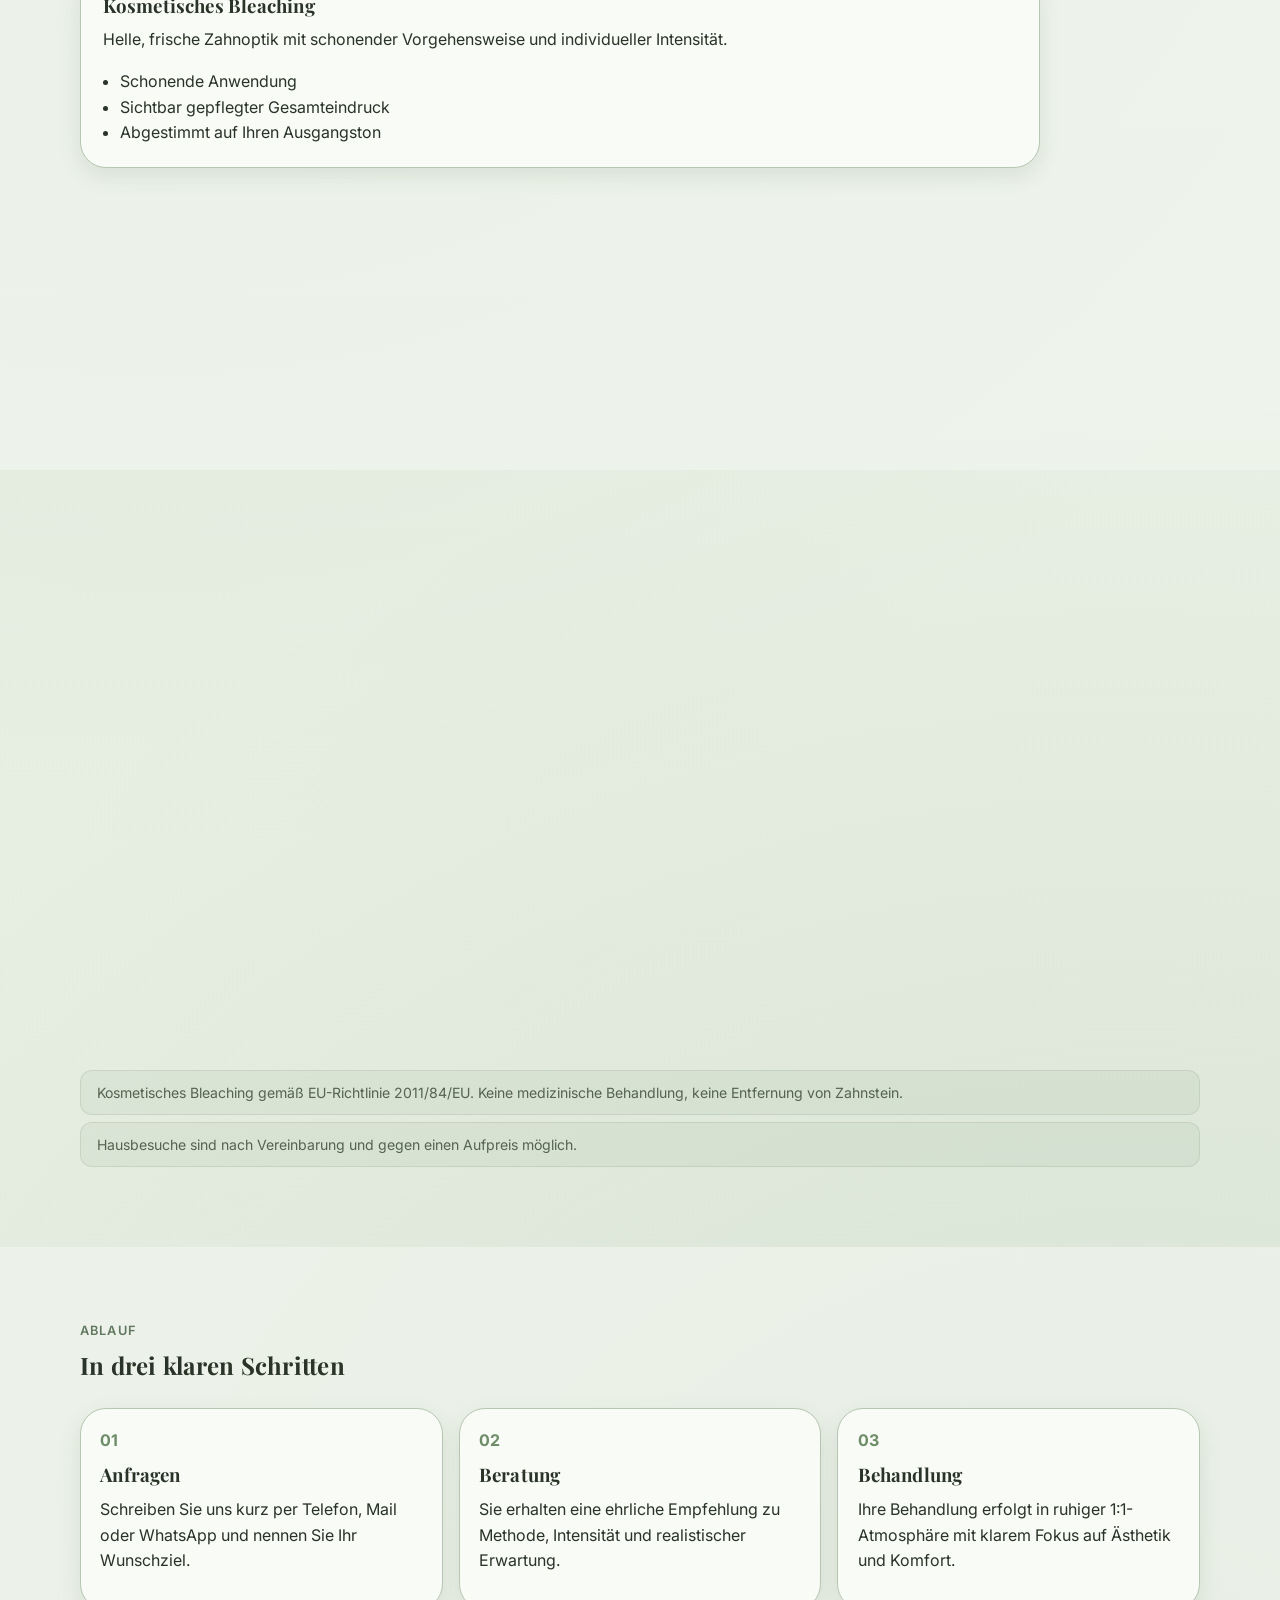
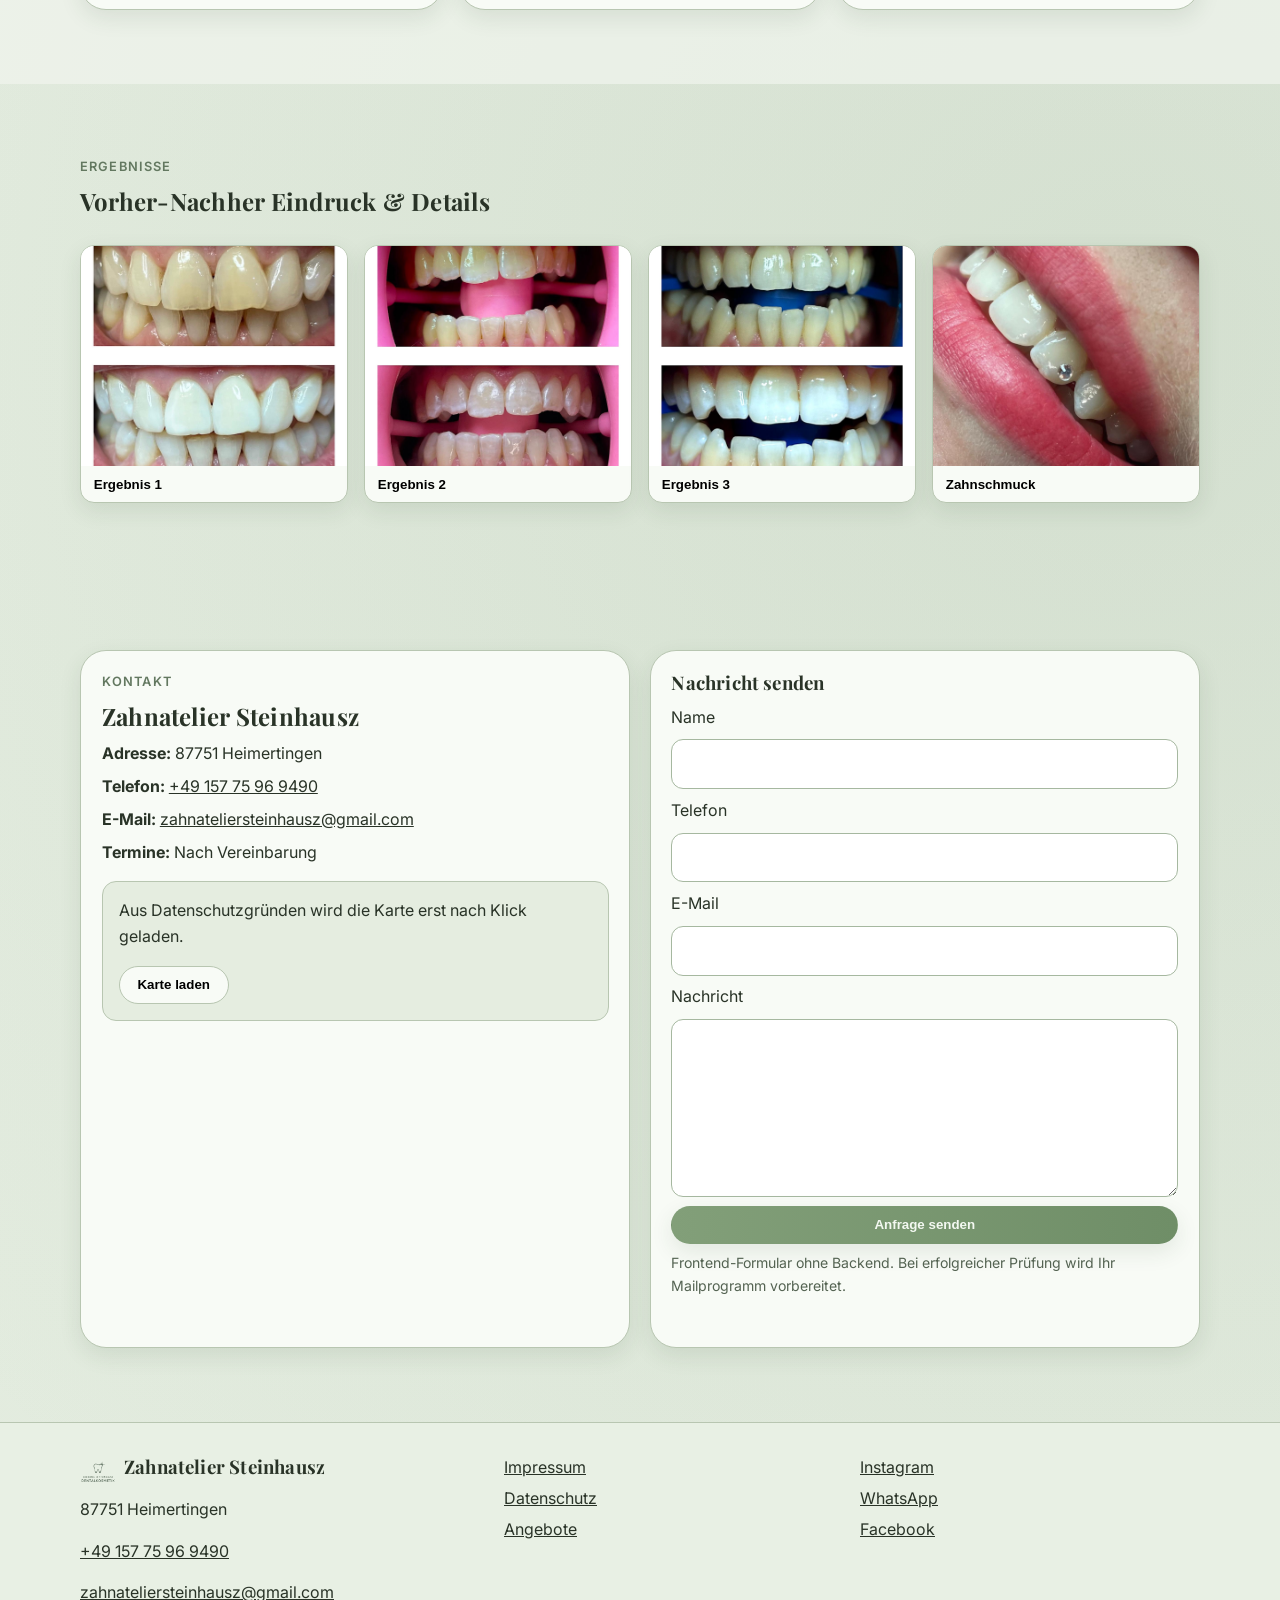
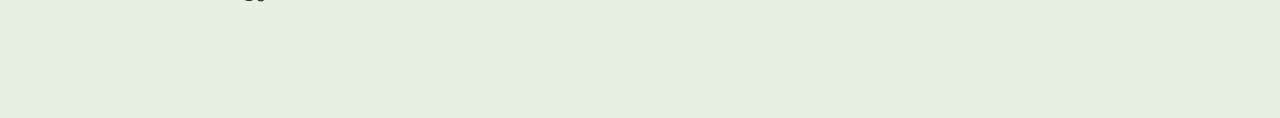
==== commit dd3d0ef6: "Update website with real business info, new content & legal pages - Site config: real contact info (" ====
--- a/index.html
+++ b/index.html
@@ -20,16 +20,16 @@
   <script id="site-config" type="application/json">
   {
     "studioName": "Zahnatelier Steinhausz",
-    "phoneText": "+49 176 12345678",
-    "phoneHref": "+4917612345678",
-    "email": "kontakt@zahnatelier-steinhausz.de",
-    "streetAddress": "Musterstraße 12",
-    "cityLine": "12345 Berlin",
-    "addressInline": "Musterstraße 12, 12345 Berlin",
-    "mapEmbedUrl": "https://www.google.com/maps?q=Berlin&output=embed",
-    "instagramUrl": "https://instagram.com/placeholder",
-    "whatsappUrl": "https://wa.me/4900000000000",
-    "facebookUrl": "https://facebook.com/placeholder"
+    "phoneText": "+49 157 75 96 9490",
+    "phoneHref": "+4915775969490",
+    "email": "zahnateliersteinhausz@gmail.com",
+    "streetAddress": "87751 Heimertingen",
+    "cityLine": "87751 Heimertingen",
+    "addressInline": "87751 Heimertingen",
+    "mapEmbedUrl": "https://www.google.com/maps?q=Heimertingen+87751&output=embed",
+    "instagramUrl": "https://instagram.com/zahnateliersteinhausz",
+    "whatsappUrl": "https://wa.me/4915775969490",
+    "facebookUrl": "https://facebook.com/ZahnatelierSteinhausz"
   }
   </script>
   <script id="local-business-schema" type="application/ld+json"></script>
@@ -39,7 +39,10 @@
 
   <header class="site-header" id="header">
     <nav class="nav container" aria-label="Hauptnavigation">
-      <a class="brand" href="#home" data-site-text="studioName">Zahnatelier Steinhausz</a>
+      <a class="brand" href="#home">
+        <img class="brand-logo" src="assets/img/logo-mark.png" alt="Zahnatelier Steinhausz Logo">
+        <span data-site-text="studioName">Zahnatelier Steinhausz</span>
+      </a>
       <button class="nav-toggle" id="nav-toggle" aria-label="Menü öffnen" aria-expanded="false" aria-controls="nav-menu">
         <span></span>
         <span></span>
@@ -61,13 +64,13 @@
   </header>
 
   <aside class="social-rail" aria-label="Social Media Links">
-    <a class="social-link" data-social="instagram" href="https://instagram.com/placeholder" target="_blank" rel="noopener noreferrer" aria-label="Instagram" data-tooltip="Instagram">
+    <a class="social-link" data-social="instagram" href="https://instagram.com/zahnateliersteinhausz" target="_blank" rel="noopener noreferrer" aria-label="Instagram" data-tooltip="Instagram">
       <svg viewBox="0 0 24 24" aria-hidden="true"><path d="M7.5 2h9A5.5 5.5 0 0 1 22 7.5v9a5.5 5.5 0 0 1-5.5 5.5h-9A5.5 5.5 0 0 1 2 16.5v-9A5.5 5.5 0 0 1 7.5 2Zm0 2A3.5 3.5 0 0 0 4 7.5v9A3.5 3.5 0 0 0 7.5 20h9a3.5 3.5 0 0 0 3.5-3.5v-9A3.5 3.5 0 0 0 16.5 4h-9Zm10.75 1.5a1.25 1.25 0 1 1 0 2.5 1.25 1.25 0 0 1 0-2.5ZM12 7a5 5 0 1 1 0 10 5 5 0 0 1 0-10Zm0 2a3 3 0 1 0 0 6 3 3 0 0 0 0-6Z"/></svg>
     </a>
-    <a class="social-link" data-social="whatsapp" href="https://wa.me/4900000000000" target="_blank" rel="noopener noreferrer" aria-label="WhatsApp" data-tooltip="WhatsApp">
+    <a class="social-link" data-social="whatsapp" href="https://wa.me/4915775969490" target="_blank" rel="noopener noreferrer" aria-label="WhatsApp" data-tooltip="WhatsApp">
       <svg viewBox="0 0 24 24" aria-hidden="true"><path d="M12 2a10 10 0 0 1 8.67 14.98L22 22l-5.18-1.28A10 10 0 1 1 12 2Zm0 2a8 8 0 0 0-6.98 11.9l.26.46-.74 3.03 3.1-.76.44.24A8 8 0 1 0 12 4Zm-2.1 4.75c.2-.45.43-.46.63-.46h.54c.18 0 .43.07.55.34.2.47.7 1.7.76 1.82.07.12.11.27.02.43-.1.17-.15.27-.3.42-.15.14-.31.31-.44.42-.15.13-.3.27-.13.53.17.26.76 1.24 1.62 2.01 1.12 1 2.07 1.31 2.36 1.46.28.14.45.12.61-.07.17-.2.72-.84.9-1.13.19-.29.39-.24.65-.14.27.1 1.68.79 1.97.93.29.14.48.2.55.31.06.11.06.64-.15 1.25-.22.62-1.28 1.22-1.76 1.3-.47.08-1.07.12-3.46-.82-2.87-1.13-4.72-3.91-4.86-4.1-.13-.18-1.16-1.54-1.16-2.94 0-1.4.73-2.09 1-2.37Z"/></svg>
     </a>
-    <a class="social-link" data-social="facebook" href="https://facebook.com/placeholder" target="_blank" rel="noopener noreferrer" aria-label="Facebook" data-tooltip="Facebook">
+    <a class="social-link" data-social="facebook" href="https://facebook.com/ZahnatelierSteinhausz" target="_blank" rel="noopener noreferrer" aria-label="Facebook" data-tooltip="Facebook">
       <svg viewBox="0 0 24 24" aria-hidden="true"><path d="M13.5 22v-8h2.7l.5-3h-3.2V9.1c0-.86.3-1.44 1.54-1.44H17V5a20.5 20.5 0 0 0-2.4-.13c-2.38 0-4 1.45-4 4.1V11H8v3h2.6v8h2.9Z"/></svg>
     </a>
   </aside>
@@ -77,7 +80,7 @@
       <div class="container hero-grid">
         <div class="hero-copy reveal">
           <p class="eyebrow">Dentalkosmetik in privater Atmosphäre</p>
-          <h1>Ihr Lächeln, Ihre Auszeit.</h1>
+          <h1>Ihr Lächeln ist meine Leidenschaft.</h1>
           <p class="hero-subline">Betreten Sie eine Oase der Ruhe und Entspannung - fernab von Hektik und Massenabfertigung. In unserem Studio genießen Sie jede Behandlung in privater Atmosphäre, ganz ohne parallele Behandlungen oder Zeitdruck.</p>
           <div class="hero-actions">
             <a class="btn btn-primary" href="#pricing">Preisliste ansehen</a>
@@ -90,16 +93,17 @@
     <section class="section about" id="about">
       <div class="container about-grid">
         <figure class="about-visual reveal">
-          <img src="assets/img/about-orsolya.jpg" alt="Orsolya im Zahnatelier bei einer ruhigen Behandlungsvorbereitung" loading="lazy">
+          <img src="assets/img/about-orsolya.png" alt="Orsolya Steinhausz – Dentalkosmetikerin mit über 25 Jahren Erfahrung" loading="lazy">
         </figure>
         <div class="about-content reveal" data-delay="90">
           <p class="eyebrow">Über mich</p>
-          <h2>Exklusive Dentalkosmetik ohne Zeitdruck</h2>
-          <p>In einer geschützten und diskreten Umgebung erhalten Sie volle Aufmerksamkeit für Ihr ästhetisches Ergebnis. Jede Behandlung wird individuell abgestimmt und hygienisch präzise durchgeführt.</p>
+          <h2>Ihr Lächeln ist meine Leidenschaft</h2>
+          <p>Mein Name ist Orsolya Steinhausz und ich bringe über 25 Jahre Erfahrung als Zahnmedizinische Fachangestellte (ZMF) mit. In meinem privaten Studio biete ich Ihnen Dentalkosmetik in entspannter, persönlicher Atmosphäre – ganz ohne Hektik und Zeitdruck.</p>
           <ul class="feature-list">
-            <li>Private Termine ohne parallele Behandlungen</li>
+            <li>Über 25 Jahre Erfahrung als ZMF</li>
             <li>Schonende Methoden für ein natürliches Ergebnis</li>
-            <li>Persönliche Beratung mit klaren Empfehlungen</li>
+            <li>Individuelle Beratung mit persönlicher Betreuung</li>
+            <li>Zuverlässigkeit und Präzision in jeder Behandlung</li>
           </ul>
         </div>
       </div>
@@ -136,17 +140,6 @@
           </div>
         </article>
 
-        <article class="offer-card reveal" data-delay="140">
-          <div class="offer-content">
-            <h3>Smile-Finish</h3>
-            <p>Ästhetischer Feinschliff für ein gepflegtes, harmonisches Gesamtbild Ihres Lächelns.</p>
-            <ul>
-              <li>Sanfte Politur</li>
-              <li>Hochwertiger, natürlicher Look</li>
-              <li>Ideal als Auffrischung</li>
-            </ul>
-          </div>
-        </article>
       </div>
     </section>
 
@@ -161,22 +154,21 @@
           <article class="price-card reveal">
             <h3>Frischer Glanz</h3>
             <p class="price">69 EUR</p>
-            <p class="duration">ca. 40 Min.</p>
-            <a class="btn btn-soft" href="#contact">Anfragen</a>
-          </article>
-
-          <article class="price-card featured reveal" data-delay="90">
-            <p class="badge">Beliebt</p>
+            <p class="duration">2 Runden (40 min)</p>
+            <a class="btn btn-soft" href="#contact">Anfragen</a>
+          </article>
+
+          <article class="price-card reveal" data-delay="90">
             <h3>Hochglanz</h3>
             <p class="price">99 EUR</p>
-            <p class="duration">ca. 60 Min.</p>
-            <a class="btn btn-primary" href="#contact">Anfragen</a>
+            <p class="duration">3 Runden (60 min)</p>
+            <a class="btn btn-soft" href="#contact">Anfragen</a>
           </article>
 
           <article class="price-card reveal" data-delay="140">
             <h3>Intensivbleaching</h3>
             <p class="price">129 EUR</p>
-            <p class="duration">ca. 80 Min.</p>
+            <p class="duration">4 Runden (80 min)</p>
             <a class="btn btn-soft" href="#contact">Anfragen</a>
           </article>
 
@@ -188,14 +180,14 @@
           </article>
 
           <article class="price-card compact reveal" data-delay="200">
-            <h3>Nano</h3>
+            <h3>Nanobehandlung</h3>
             <p class="price">129 EUR</p>
             <p class="duration">Spezialpflege</p>
             <a class="btn btn-soft" href="#contact">Anfragen</a>
           </article>
 
           <article class="price-card compact reveal" data-delay="220">
-            <h3>Zahnreinigung</h3>
+            <h3>Kosmetische Zahnreinigung</h3>
             <p class="price">49 EUR</p>
             <p class="duration">Fresh-up</p>
             <a class="btn btn-soft" href="#contact">Anfragen</a>
@@ -215,6 +207,8 @@
             <a class="btn btn-soft" href="#contact">Anfragen</a>
           </article>
         </div>
+        <p class="legal-note reveal">Kosmetisches Bleaching gemäß EU-Richtlinie 2011/84/EU. Keine medizinische Behandlung, keine Entfernung von Zahnstein.</p>
+        <p class="legal-note reveal">Hausbesuche sind nach Vereinbarung und gegen einen Aufpreis möglich.</p>
       </div>
     </section>
 
@@ -317,28 +311,40 @@
   <footer class="site-footer">
     <div class="container footer-grid">
       <div>
-        <h3 data-site-text="studioName">Zahnatelier Steinhausz</h3>
-        <p><span data-site-text="streetAddress">Musterstraße 12</span><br><span data-site-text="cityLine">12345 Berlin</span></p>
+        <div class="footer-brand">
+          <img class="footer-logo" src="assets/img/logo-mark.png" alt="Zahnatelier Steinhausz Logo">
+          <h3 data-site-text="studioName">Zahnatelier Steinhausz</h3>
+        </div>
+        <p><span data-site-text="cityLine">87751 Heimertingen</span></p>
         <p><a data-site-href="tel" href="tel:+4917612345678" data-site-text="phoneText">+49 176 12345678</a></p>
         <p><a data-site-href="mailto" href="mailto:kontakt@zahnatelier-steinhausz.de" data-site-text="email">kontakt@zahnatelier-steinhausz.de</a></p>
       </div>
       <div class="footer-links">
-        <a href="#">Impressum</a>
-        <a href="#">Datenschutz</a>
+        <a href="impressum.html">Impressum</a>
+        <a href="datenschutz.html">Datenschutz</a>
         <a href="#offers">Angebote</a>
       </div>
       <div class="footer-links">
-        <a data-social="instagram" href="https://instagram.com/placeholder" target="_blank" rel="noopener noreferrer">Instagram</a>
-        <a data-social="whatsapp" href="https://wa.me/4900000000000" target="_blank" rel="noopener noreferrer">WhatsApp</a>
-        <a data-social="facebook" href="https://facebook.com/placeholder" target="_blank" rel="noopener noreferrer">Facebook</a>
+        <a data-social="instagram" href="https://instagram.com/zahnateliersteinhausz" target="_blank" rel="noopener noreferrer">Instagram</a>
+        <a data-social="whatsapp" href="https://wa.me/4915775969490" target="_blank" rel="noopener noreferrer">WhatsApp</a>
+        <a data-social="facebook" href="https://facebook.com/ZahnatelierSteinhausz" target="_blank" rel="noopener noreferrer">Facebook</a>
       </div>
     </div>
   </footer>
 
   <nav class="social-bottom" aria-label="Social Media mobil">
-    <a data-social="instagram" href="https://instagram.com/placeholder" target="_blank" rel="noopener noreferrer" aria-label="Instagram">Instagram</a>
-    <a data-social="whatsapp" href="https://wa.me/4900000000000" target="_blank" rel="noopener noreferrer" aria-label="WhatsApp">WhatsApp</a>
-    <a data-social="facebook" href="https://facebook.com/placeholder" target="_blank" rel="noopener noreferrer" aria-label="Facebook">Facebook</a>
+    <a data-social="instagram" href="https://instagram.com/zahnateliersteinhausz" target="_blank" rel="noopener noreferrer" aria-label="Instagram">
+      <svg viewBox="0 0 24 24" aria-hidden="true"><path d="M7.5 2h9A5.5 5.5 0 0 1 22 7.5v9a5.5 5.5 0 0 1-5.5 5.5h-9A5.5 5.5 0 0 1 2 16.5v-9A5.5 5.5 0 0 1 7.5 2Zm0 2A3.5 3.5 0 0 0 4 7.5v9A3.5 3.5 0 0 0 7.5 20h9a3.5 3.5 0 0 0 3.5-3.5v-9A3.5 3.5 0 0 0 16.5 4h-9Zm10.75 1.5a1.25 1.25 0 1 1 0 2.5 1.25 1.25 0 0 1 0-2.5ZM12 7a5 5 0 1 1 0 10 5 5 0 0 1 0-10Zm0 2a3 3 0 1 0 0 6 3 3 0 0 0 0-6Z"/></svg>
+      <span>Instagram</span>
+    </a>
+    <a data-social="whatsapp" href="https://wa.me/4915775969490" target="_blank" rel="noopener noreferrer" aria-label="WhatsApp">
+      <svg viewBox="0 0 24 24" aria-hidden="true"><path d="M12 2a10 10 0 0 1 8.67 14.98L22 22l-5.18-1.28A10 10 0 1 1 12 2Zm0 2a8 8 0 0 0-6.98 11.9l.26.46-.74 3.03 3.1-.76.44.24A8 8 0 1 0 12 4Zm-2.1 4.75c.2-.45.43-.46.63-.46h.54c.18 0 .43.07.55.34.2.47.7 1.7.76 1.82.07.12.11.27.02.43-.1.17-.15.27-.3.42-.15.14-.31.31-.44.42-.15.13-.3.27-.13.53.17.26.76 1.24 1.62 2.01 1.12 1 2.07 1.31 2.36 1.46.28.14.45.12.61-.07.17-.2.72-.84.9-1.13.19-.29.39-.24.65-.14.27.1 1.68.79 1.97.93.29.14.48.2.55.31.06.11.06.64-.15 1.25-.22.62-1.28 1.22-1.76 1.3-.47.08-1.07.12-3.46-.82-2.87-1.13-4.72-3.91-4.86-4.1-.13-.18-1.16-1.54-1.16-2.94 0-1.4.73-2.09 1-2.37Z"/></svg>
+      <span>WhatsApp</span>
+    </a>
+    <a data-social="facebook" href="https://facebook.com/ZahnatelierSteinhausz" target="_blank" rel="noopener noreferrer" aria-label="Facebook">
+      <svg viewBox="0 0 24 24" aria-hidden="true"><path d="M13.5 22v-8h2.7l.5-3h-3.2V9.1c0-.86.3-1.44 1.54-1.44H17V5a20.5 20.5 0 0 0-2.4-.13c-2.38 0-4 1.45-4 4.1V11H8v3h2.6v8h2.9Z"/></svg>
+      <span>Facebook</span>
+    </a>
   </nav>
 
   <div class="lightbox" id="lightbox" hidden>
--- a/styles.css
+++ b/styles.css
@@ -95,10 +95,19 @@
 }
 
 .brand {
+  display: inline-flex;
+  align-items: center;
+  gap: 0.5rem;
   font-size: 1.18rem;
   font-weight: 600;
   font-family: 'Playfair Display', serif;
   text-decoration: none;
+}
+
+.brand-logo {
+  height: 40px;
+  width: auto;
+  filter: brightness(0) saturate(100%) invert(28%) sepia(12%) saturate(820%) hue-rotate(77deg) brightness(96%) contrast(88%);
 }
 
 .nav-menu {
@@ -265,13 +274,17 @@
   border-radius: var(--radius-lg);
   overflow: hidden;
   box-shadow: var(--shadow);
+  background: linear-gradient(160deg, #dbe8d5 0%, #c8d9c0 50%, #b8ccaf 100%);
+  display: flex;
+  align-items: center;
+  justify-content: center;
 }
 
 .about-visual img {
-  width: 100%;
-  height: 100%;
-  min-height: 340px;
-  object-fit: cover;
+  width: 85%;
+  max-width: 420px;
+  height: auto;
+  object-fit: contain;
 }
 
 .about-content {
@@ -398,6 +411,22 @@
   background: rgba(109, 140, 103, 0.18);
 }
 
+.legal-note {
+  margin-top: 1.4rem;
+  margin-bottom: 0.4rem;
+  padding: 0.7rem 1rem;
+  border-radius: 12px;
+  background: rgba(109, 140, 103, 0.08);
+  border: 1px solid rgba(109, 140, 103, 0.18);
+  color: var(--muted);
+  font-size: 0.88rem;
+  line-height: 1.5;
+}
+
+.legal-note + .legal-note {
+  margin-top: 0.4rem;
+}
+
 .process-grid {
   grid-template-columns: repeat(3, minmax(0, 1fr));
 }
@@ -521,6 +550,19 @@
 
 .footer-grid {
   grid-template-columns: 1.2fr 1fr 1fr;
+}
+
+.footer-brand {
+  display: flex;
+  align-items: center;
+  gap: 0.5rem;
+  margin-bottom: 0.4rem;
+}
+
+.footer-logo {
+  height: 36px;
+  width: auto;
+  filter: brightness(0) saturate(100%) invert(28%) sepia(12%) saturate(820%) hue-rotate(77deg) brightness(96%) contrast(88%);
 }
 
 .footer-links {
@@ -595,14 +637,23 @@
 .social-bottom a {
   min-height: 44px;
   flex: 1;
-  display: grid;
-  place-items: center;
+  display: inline-flex;
+  align-items: center;
+  justify-content: center;
+  gap: 0.4rem;
   text-decoration: none;
   border: 1px solid var(--line);
   border-radius: 12px;
   background: #f8fcf6;
   font-size: 0.88rem;
   font-weight: 600;
+}
+
+.social-bottom a svg {
+  width: 18px;
+  height: 18px;
+  fill: #4c6449;
+  flex-shrink: 0;
 }
 
 .scroll-top {
@@ -715,6 +766,36 @@
   border: 0;
 }
 
+.legal-page {
+  padding-top: 2rem;
+}
+
+.legal-content {
+  max-width: 740px;
+}
+
+.legal-content h1 {
+  font-size: clamp(1.8rem, 3.5vw, 2.8rem);
+  margin-bottom: 1.4rem;
+}
+
+.legal-content h2 {
+  font-size: 1.15rem;
+  margin-top: 1.8rem;
+  margin-bottom: 0.5rem;
+  color: var(--sage-deep);
+}
+
+.legal-content p {
+  color: var(--muted);
+}
+
+.legal-content a {
+  color: var(--sage-deep);
+  text-decoration: underline;
+  text-underline-offset: 2px;
+}
+
 :focus-visible {
   outline: 3px solid #6f8f68;
   outline-offset: 2px;
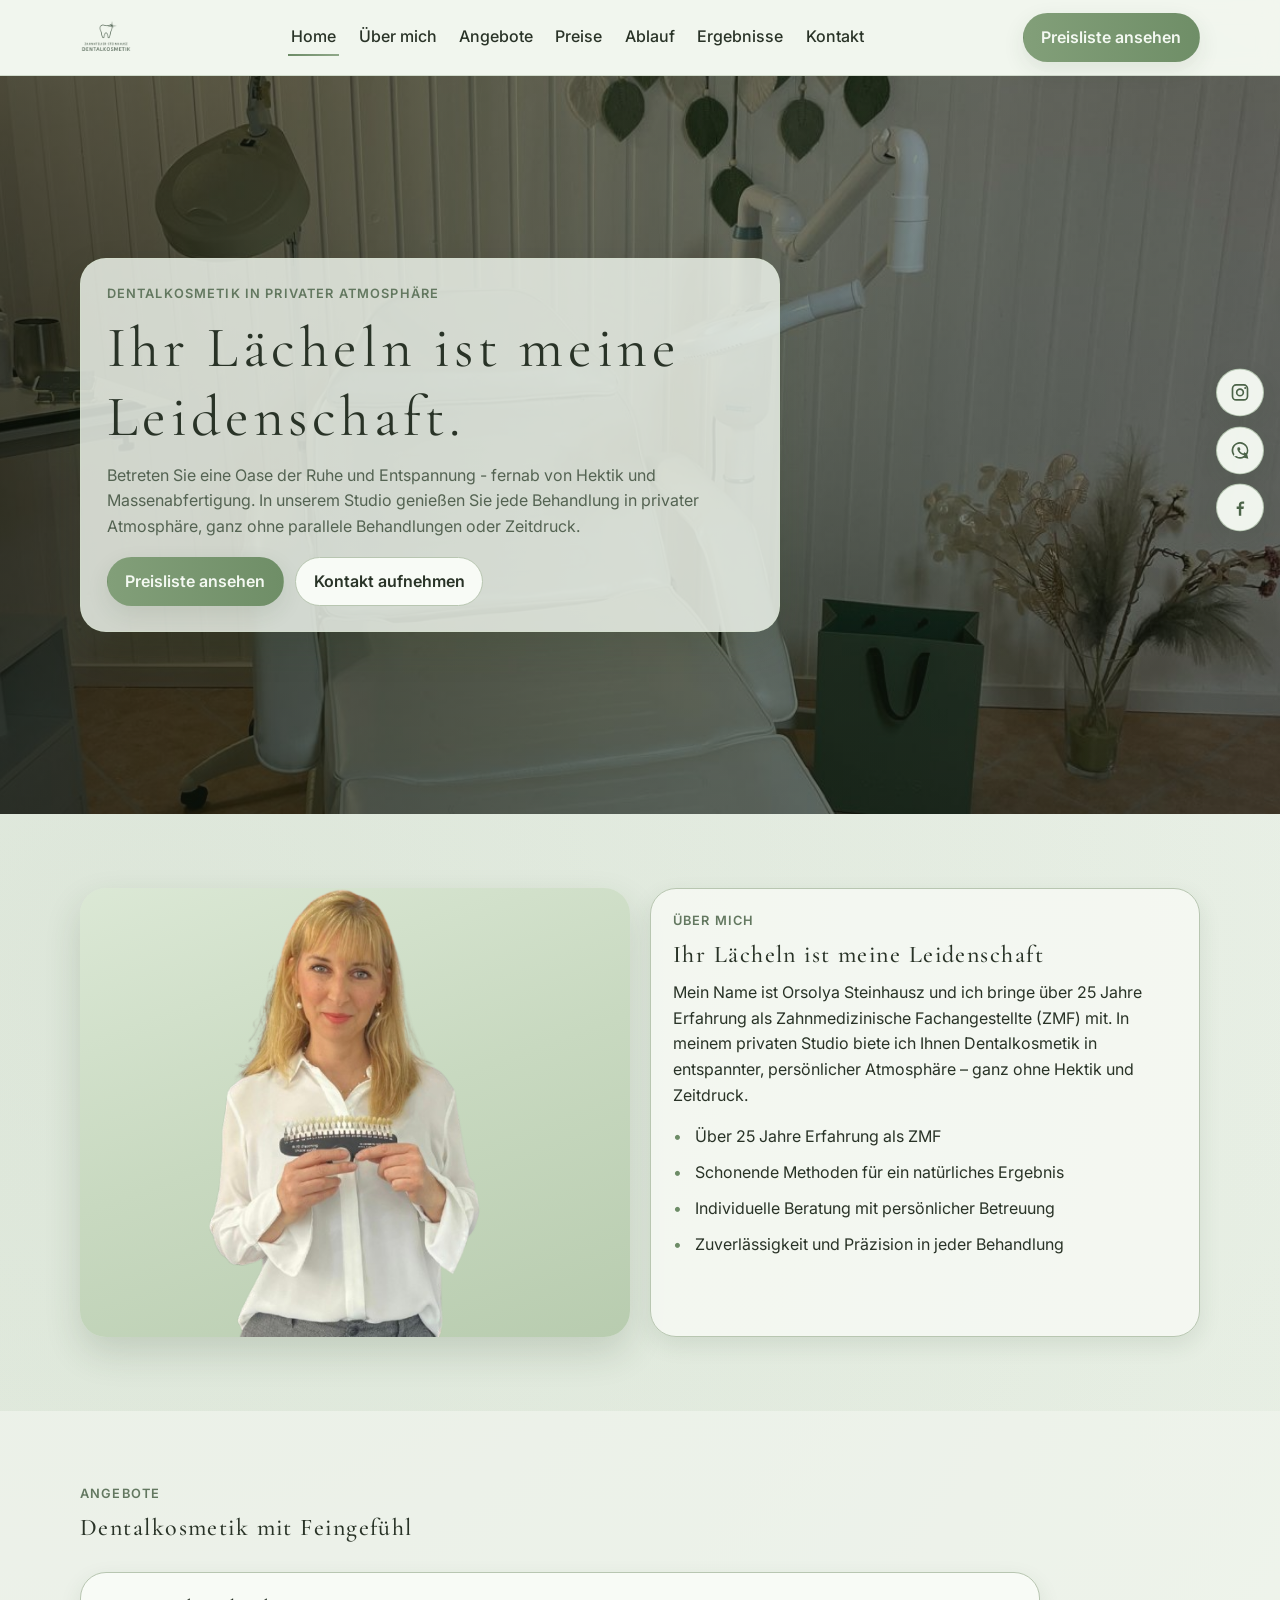
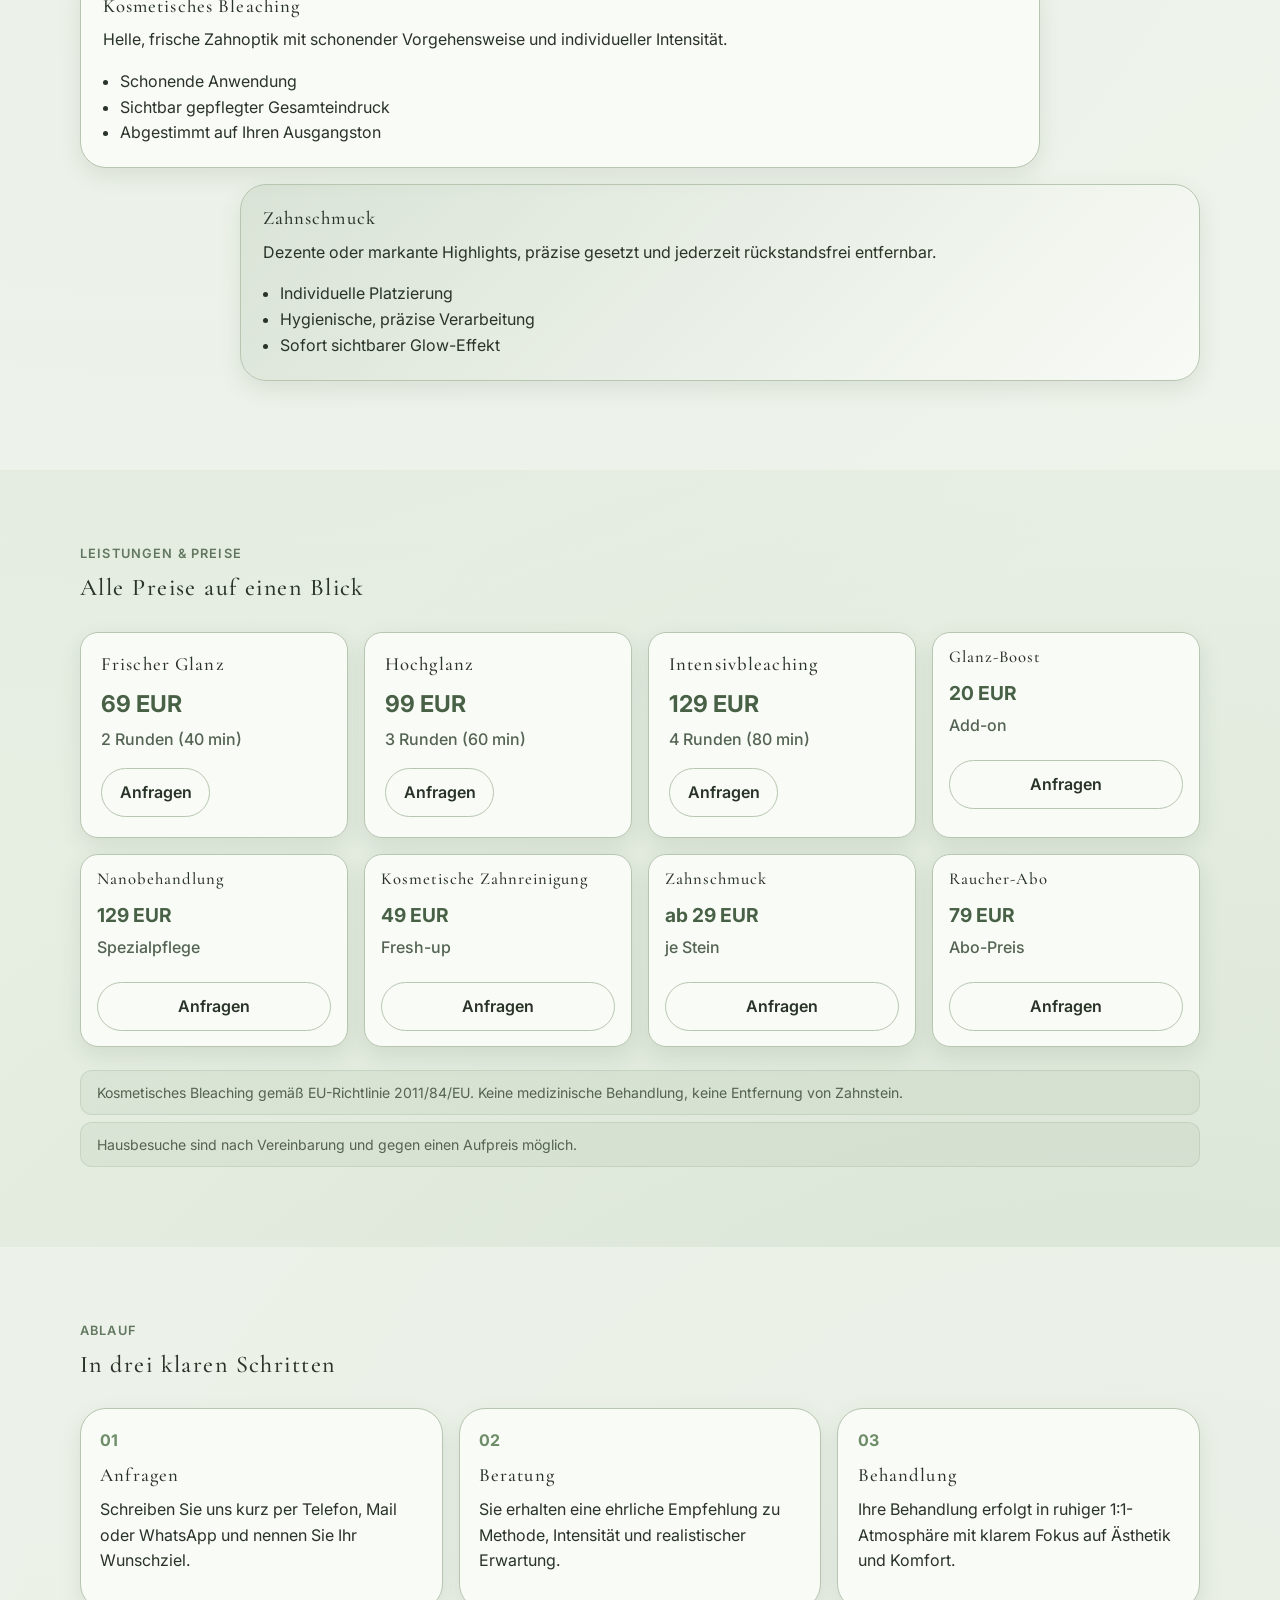
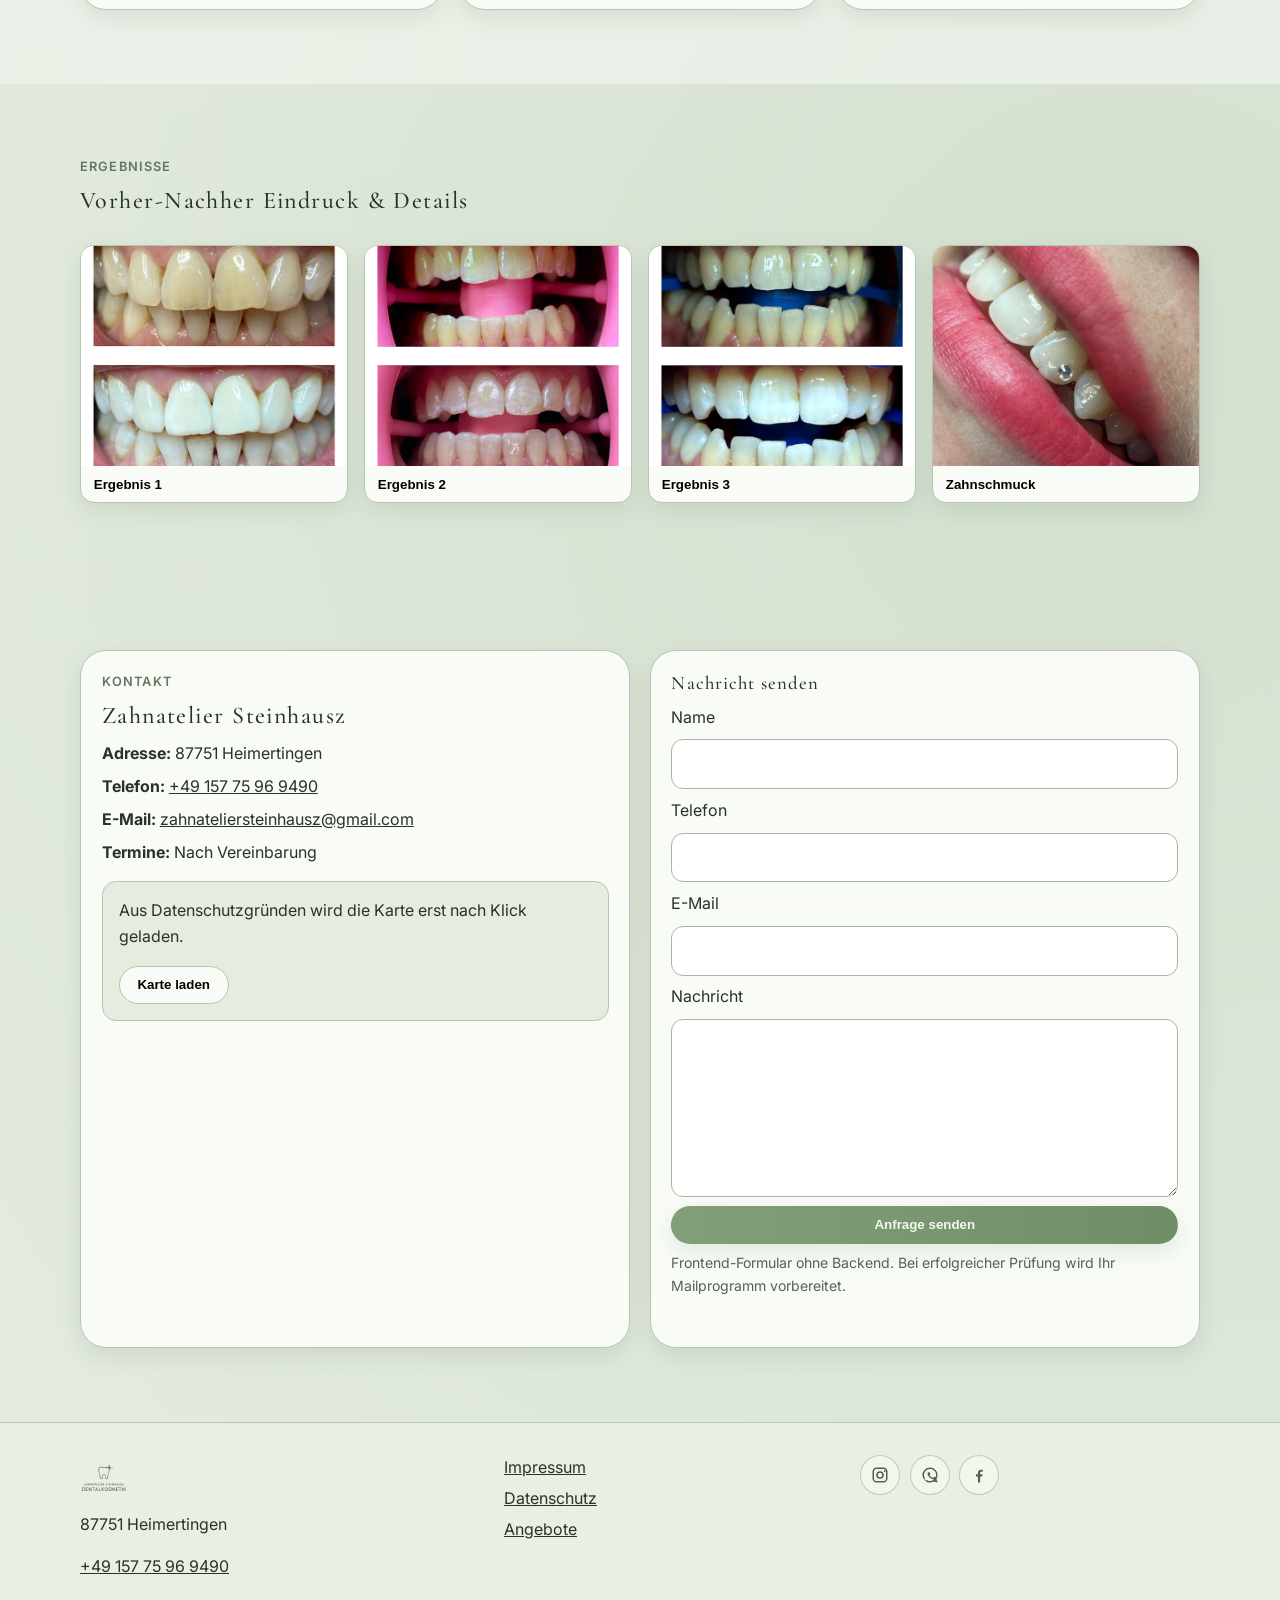
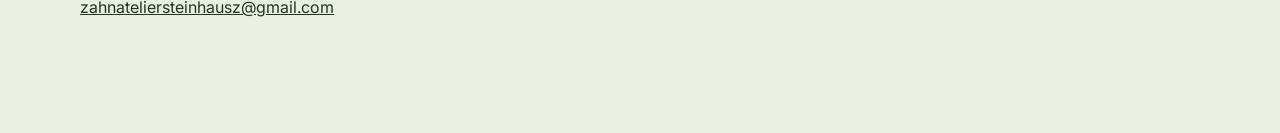
==== commit cec9c4b2: "style: nur Logo im Header/Footer, Cormorant Garamond Font, Social-Icons - Header/Footer: Text entfer" ====
--- a/index.html
+++ b/index.html
@@ -13,7 +13,7 @@
 
   <link rel="preconnect" href="https://fonts.googleapis.com">
   <link rel="preconnect" href="https://fonts.gstatic.com" crossorigin>
-  <link href="https://fonts.googleapis.com/css2?family=Inter:wght@400;500;600;700&family=Playfair+Display:wght@500;600;700&display=swap" rel="stylesheet">
+  <link href="https://fonts.googleapis.com/css2?family=Inter:wght@400;500;600;700&family=Cormorant+Garamond:ital,wght@0,300;0,400;0,500;0,600;1,400;1,500&display=swap" rel="stylesheet">
   <link rel="stylesheet" href="styles.css">
 
   <!-- TODO: Passe nur dieses JSON an (Studio-Name, Telefon, E-Mail, Adresse, Social Links, Map URL). -->
@@ -39,9 +39,8 @@
 
   <header class="site-header" id="header">
     <nav class="nav container" aria-label="Hauptnavigation">
-      <a class="brand" href="#home">
+      <a class="brand" href="#home" aria-label="Zahnatelier Steinhausz – Startseite">
         <img class="brand-logo" src="assets/img/logo-mark.png" alt="Zahnatelier Steinhausz Logo">
-        <span data-site-text="studioName">Zahnatelier Steinhausz</span>
       </a>
       <button class="nav-toggle" id="nav-toggle" aria-label="Menü öffnen" aria-expanded="false" aria-controls="nav-menu">
         <span></span>
@@ -313,7 +312,6 @@
       <div>
         <div class="footer-brand">
           <img class="footer-logo" src="assets/img/logo-mark.png" alt="Zahnatelier Steinhausz Logo">
-          <h3 data-site-text="studioName">Zahnatelier Steinhausz</h3>
         </div>
         <p><span data-site-text="cityLine">87751 Heimertingen</span></p>
         <p><a data-site-href="tel" href="tel:+4917612345678" data-site-text="phoneText">+49 176 12345678</a></p>
@@ -324,10 +322,16 @@
         <a href="datenschutz.html">Datenschutz</a>
         <a href="#offers">Angebote</a>
       </div>
-      <div class="footer-links">
-        <a data-social="instagram" href="https://instagram.com/zahnateliersteinhausz" target="_blank" rel="noopener noreferrer">Instagram</a>
-        <a data-social="whatsapp" href="https://wa.me/4915775969490" target="_blank" rel="noopener noreferrer">WhatsApp</a>
-        <a data-social="facebook" href="https://facebook.com/ZahnatelierSteinhausz" target="_blank" rel="noopener noreferrer">Facebook</a>
+      <div class="footer-social">
+        <a data-social="instagram" href="https://instagram.com/zahnateliersteinhausz" target="_blank" rel="noopener noreferrer" aria-label="Instagram">
+          <svg viewBox="0 0 24 24" aria-hidden="true"><path d="M7.5 2h9A5.5 5.5 0 0 1 22 7.5v9a5.5 5.5 0 0 1-5.5 5.5h-9A5.5 5.5 0 0 1 2 16.5v-9A5.5 5.5 0 0 1 7.5 2Zm0 2A3.5 3.5 0 0 0 4 7.5v9A3.5 3.5 0 0 0 7.5 20h9a3.5 3.5 0 0 0 3.5-3.5v-9A3.5 3.5 0 0 0 16.5 4h-9Zm10.75 1.5a1.25 1.25 0 1 1 0 2.5 1.25 1.25 0 0 1 0-2.5ZM12 7a5 5 0 1 1 0 10 5 5 0 0 1 0-10Zm0 2a3 3 0 1 0 0 6 3 3 0 0 0 0-6Z"/></svg>
+        </a>
+        <a data-social="whatsapp" href="https://wa.me/4915775969490" target="_blank" rel="noopener noreferrer" aria-label="WhatsApp">
+          <svg viewBox="0 0 24 24" aria-hidden="true"><path d="M12 2a10 10 0 0 1 8.67 14.98L22 22l-5.18-1.28A10 10 0 1 1 12 2Zm0 2a8 8 0 0 0-6.98 11.9l.26.46-.74 3.03 3.1-.76.44.24A8 8 0 1 0 12 4Zm-2.1 4.75c.2-.45.43-.46.63-.46h.54c.18 0 .43.07.55.34.2.47.7 1.7.76 1.82.07.12.11.27.02.43-.1.17-.15.27-.3.42-.15.14-.31.31-.44.42-.15.13-.3.27-.13.53.17.26.76 1.24 1.62 2.01 1.12 1 2.07 1.31 2.36 1.46.28.14.45.12.61-.07.17-.2.72-.84.9-1.13.19-.29.39-.24.65-.14.27.1 1.68.79 1.97.93.29.14.48.2.55.31.06.11.06.64-.15 1.25-.22.62-1.28 1.22-1.76 1.3-.47.08-1.07.12-3.46-.82-2.87-1.13-4.72-3.91-4.86-4.1-.13-.18-1.16-1.54-1.16-2.94 0-1.4.73-2.09 1-2.37Z"/></svg>
+        </a>
+        <a data-social="facebook" href="https://facebook.com/ZahnatelierSteinhausz" target="_blank" rel="noopener noreferrer" aria-label="Facebook">
+          <svg viewBox="0 0 24 24" aria-hidden="true"><path d="M13.5 22v-8h2.7l.5-3h-3.2V9.1c0-.86.3-1.44 1.54-1.44H17V5a20.5 20.5 0 0 0-2.4-.13c-2.38 0-4 1.45-4 4.1V11H8v3h2.6v8h2.9Z"/></svg>
+        </a>
       </div>
     </div>
   </footer>
--- a/styles.css
+++ b/styles.css
@@ -38,9 +38,10 @@
 h2,
 h3 {
   margin: 0 0 0.65rem;
-  font-family: 'Playfair Display', serif;
+  font-family: 'Cormorant Garamond', serif;
+  font-weight: 500;
   line-height: 1.2;
-  letter-spacing: 0.01em;
+  letter-spacing: 0.06em;
 }
 
 p {
@@ -97,15 +98,11 @@
 .brand {
   display: inline-flex;
   align-items: center;
-  gap: 0.5rem;
-  font-size: 1.18rem;
-  font-weight: 600;
-  font-family: 'Playfair Display', serif;
   text-decoration: none;
 }
 
 .brand-logo {
-  height: 40px;
+  height: 52px;
   width: auto;
   filter: brightness(0) saturate(100%) invert(28%) sepia(12%) saturate(820%) hue-rotate(77deg) brightness(96%) contrast(88%);
 }
@@ -248,6 +245,8 @@
 
 .hero h1 {
   font-size: clamp(2.1rem, 4.5vw, 4rem);
+  font-weight: 400;
+  letter-spacing: 0.08em;
 }
 
 .hero-subline {
@@ -555,12 +554,11 @@
 .footer-brand {
   display: flex;
   align-items: center;
-  gap: 0.5rem;
-  margin-bottom: 0.4rem;
+  margin-bottom: 0.6rem;
 }
 
 .footer-logo {
-  height: 36px;
+  height: 48px;
   width: auto;
   filter: brightness(0) saturate(100%) invert(28%) sepia(12%) saturate(820%) hue-rotate(77deg) brightness(96%) contrast(88%);
 }
@@ -569,6 +567,38 @@
   display: flex;
   flex-direction: column;
   gap: 0.35rem;
+}
+
+.footer-social {
+  display: flex;
+  gap: 0.6rem;
+}
+
+.footer-social a {
+  width: 40px;
+  height: 40px;
+  border-radius: 999px;
+  display: grid;
+  place-items: center;
+  border: 1px solid rgba(109, 140, 103, 0.4);
+  background: rgba(248, 252, 246, 0.6);
+  transition: background 0.2s ease, border-color 0.2s ease;
+}
+
+.footer-social a:hover {
+  background: var(--sage);
+  border-color: var(--sage);
+}
+
+.footer-social a:hover svg {
+  fill: #fff;
+}
+
+.footer-social svg {
+  width: 18px;
+  height: 18px;
+  fill: #4c6449;
+  transition: fill 0.2s ease;
 }
 
 .social-rail {
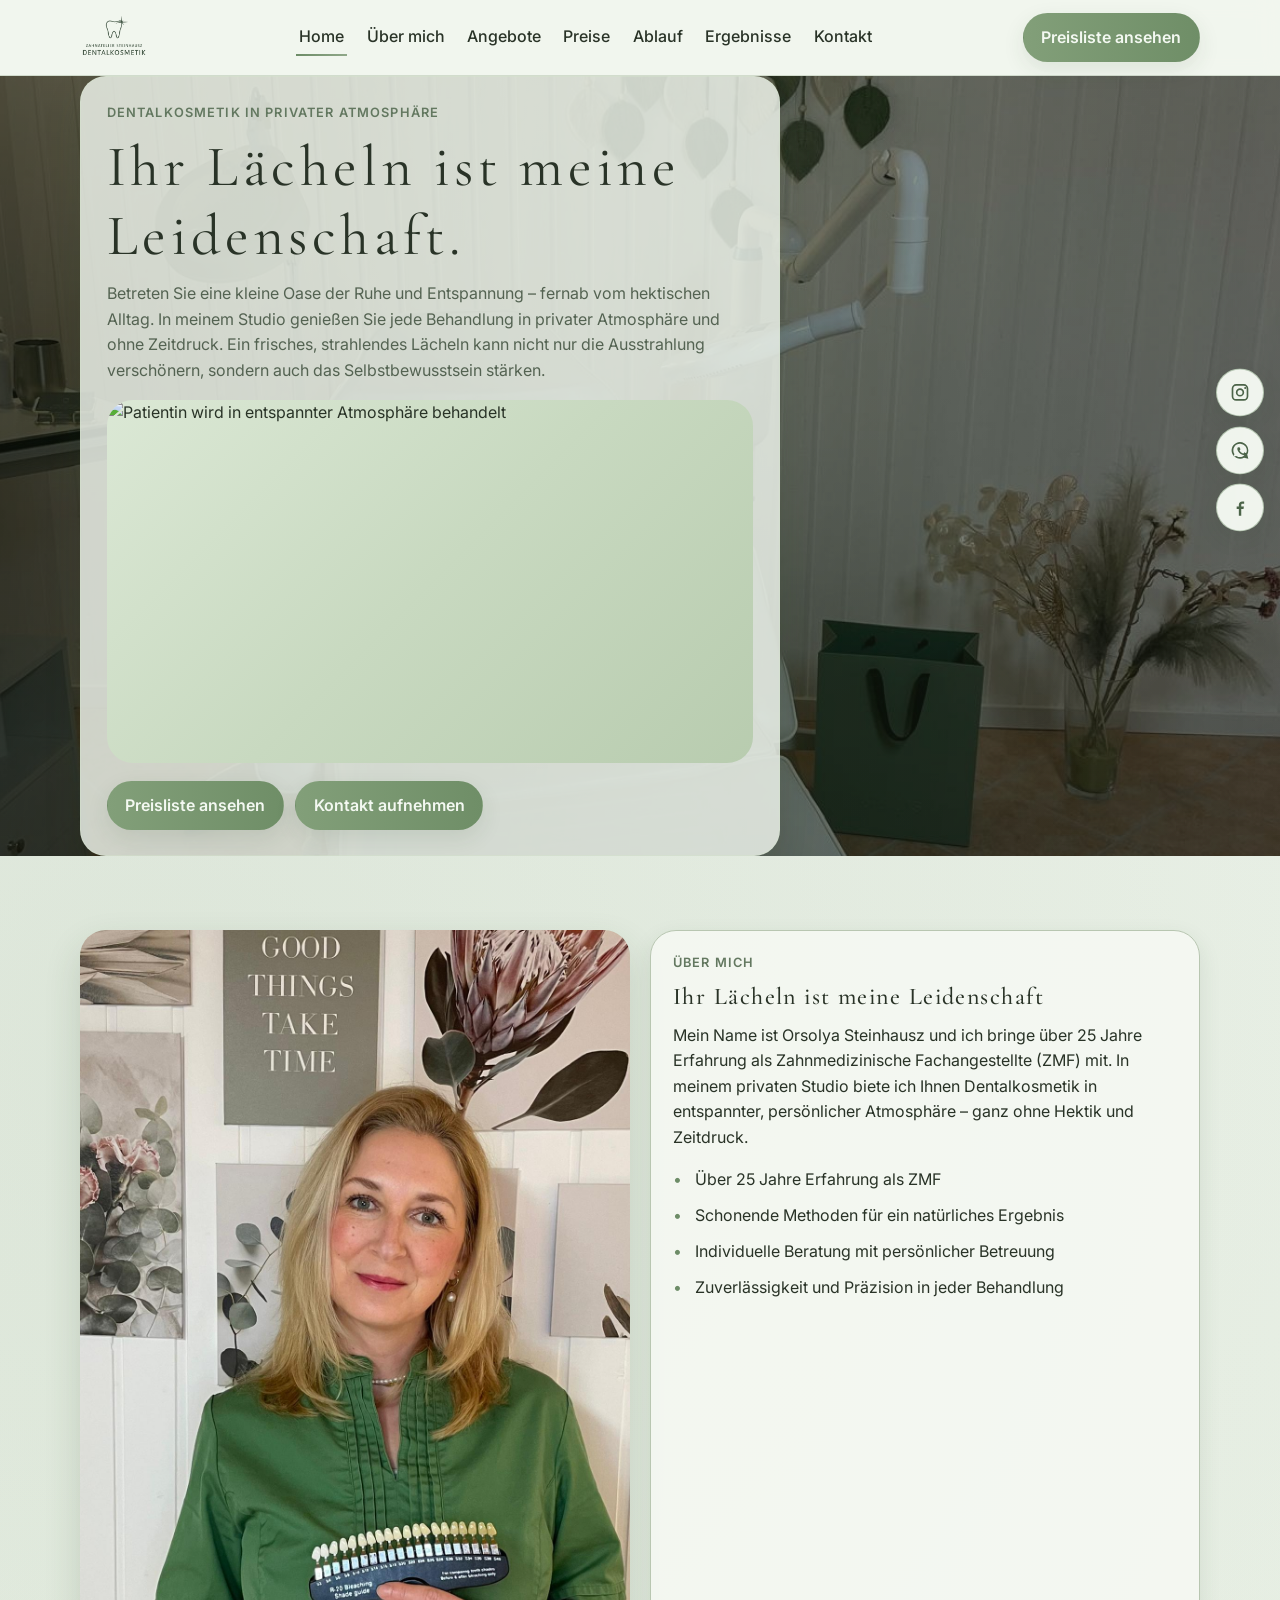
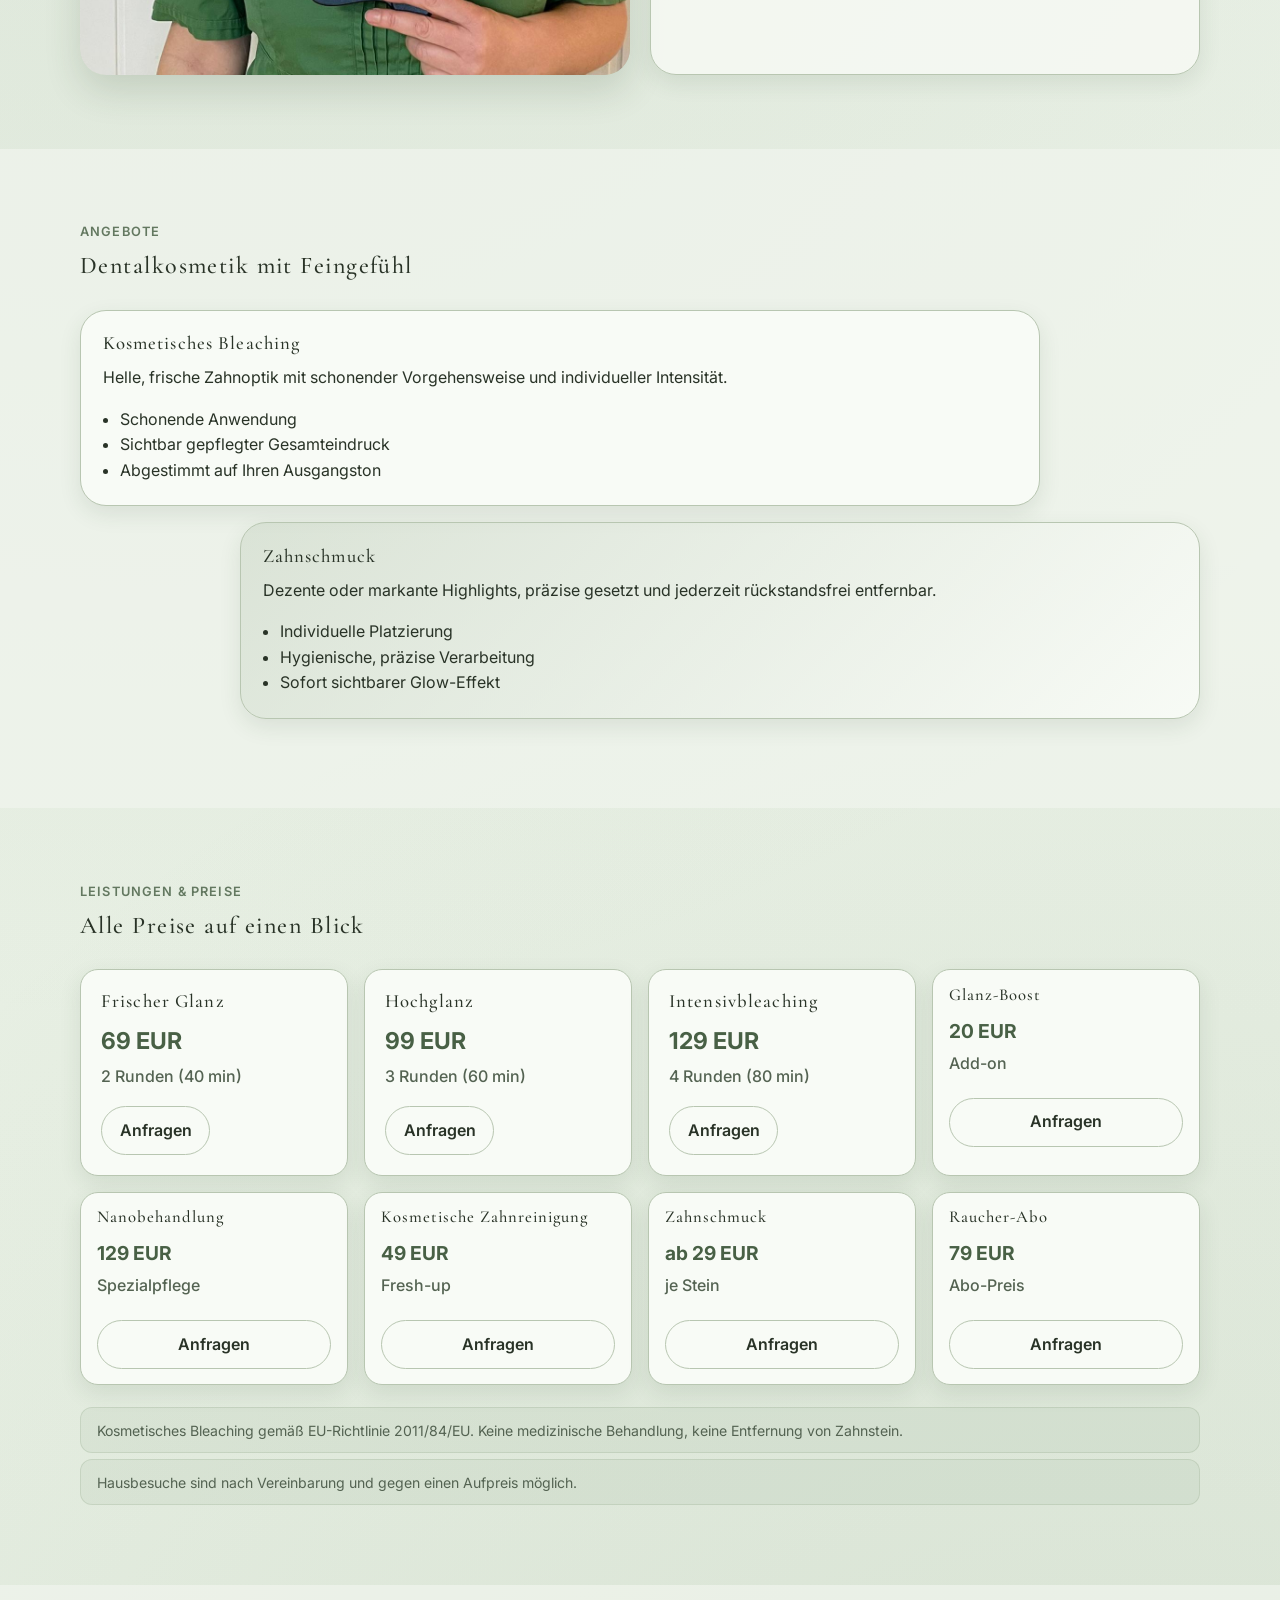
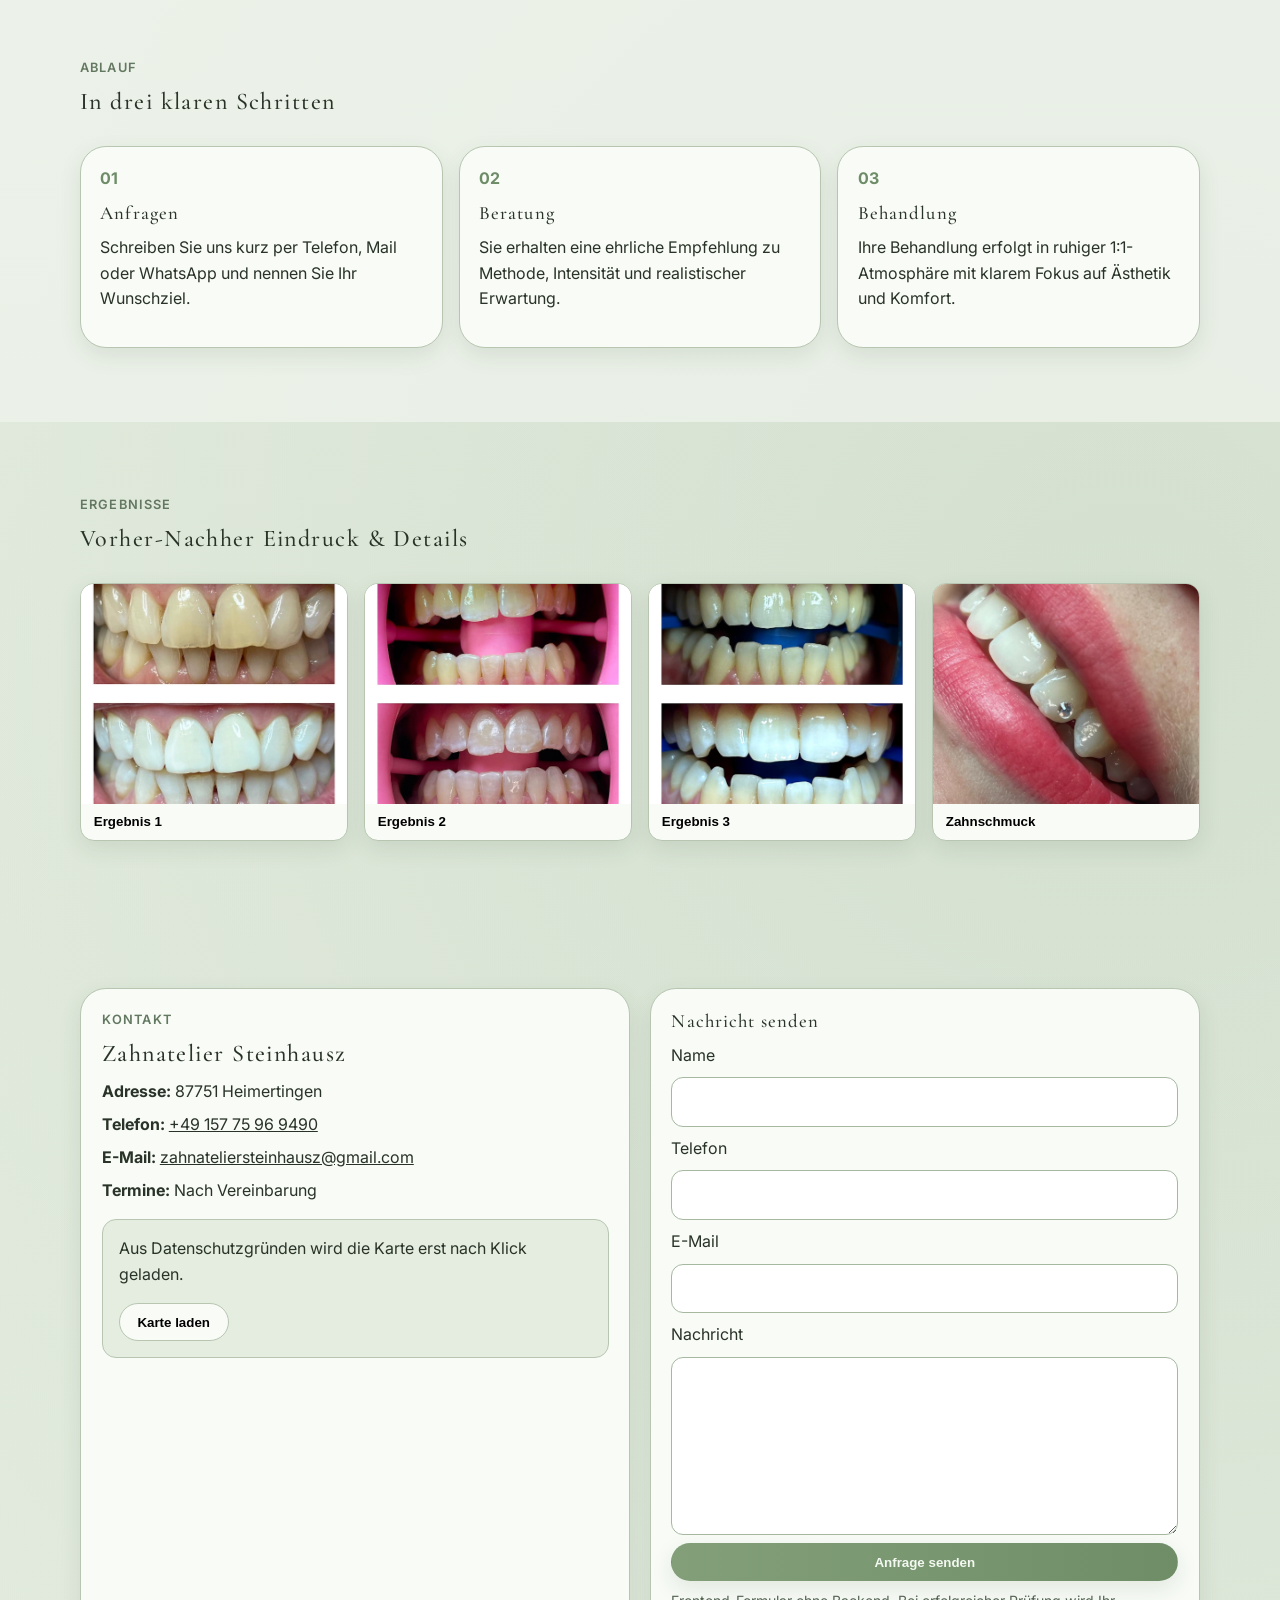
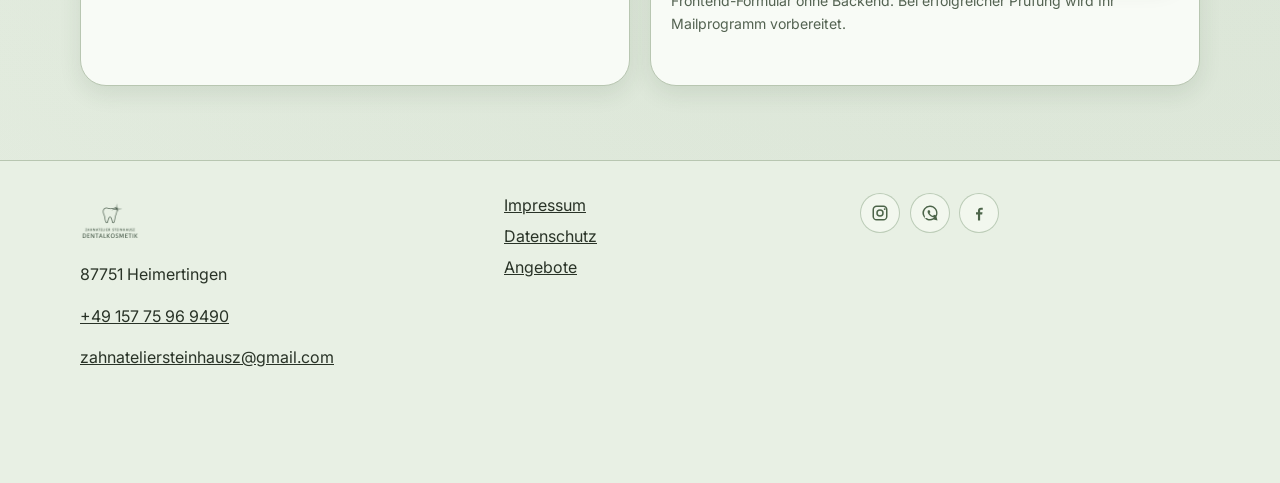
==== commit 8560b337: "Update hero text, add treatment image placeholder, green buttons, new about photo - Hero: neuer Text" ====
--- a/index.html
+++ b/index.html
@@ -80,10 +80,13 @@
         <div class="hero-copy reveal">
           <p class="eyebrow">Dentalkosmetik in privater Atmosphäre</p>
           <h1>Ihr Lächeln ist meine Leidenschaft.</h1>
-          <p class="hero-subline">Betreten Sie eine Oase der Ruhe und Entspannung - fernab von Hektik und Massenabfertigung. In unserem Studio genießen Sie jede Behandlung in privater Atmosphäre, ganz ohne parallele Behandlungen oder Zeitdruck.</p>
+          <p class="hero-subline">Betreten Sie eine kleine Oase der Ruhe und Entspannung – fernab vom hektischen Alltag. In meinem Studio genießen Sie jede Behandlung in privater Atmosphäre und ohne Zeitdruck. Ein frisches, strahlendes Lächeln kann nicht nur die Ausstrahlung verschönern, sondern auch das Selbstbewusstsein stärken.</p>
+          <figure class="hero-img-placeholder">
+            <img src="assets/img/hero-treatment.jpg" alt="Patientin wird in entspannter Atmosphäre behandelt" loading="eager">
+          </figure>
           <div class="hero-actions">
             <a class="btn btn-primary" href="#pricing">Preisliste ansehen</a>
-            <a class="btn btn-soft" href="#contact">Kontakt aufnehmen</a>
+            <a class="btn btn-primary" href="#contact">Kontakt aufnehmen</a>
           </div>
         </div>
       </div>
@@ -92,7 +95,7 @@
     <section class="section about" id="about">
       <div class="container about-grid">
         <figure class="about-visual reveal">
-          <img src="assets/img/about-orsolya.png" alt="Orsolya Steinhausz – Dentalkosmetikerin mit über 25 Jahren Erfahrung" loading="lazy">
+          <img src="assets/img/about-orsolya.jpg" alt="Orsolya Steinhausz – Dentalkosmetikerin mit über 25 Jahren Erfahrung" loading="lazy">
         </figure>
         <div class="about-content reveal" data-delay="90">
           <p class="eyebrow">Über mich</p>
--- a/styles.css
+++ b/styles.css
@@ -102,7 +102,7 @@
 }
 
 .brand-logo {
-  height: 52px;
+  height: 68px;
   width: auto;
   filter: brightness(0) saturate(100%) invert(28%) sepia(12%) saturate(820%) hue-rotate(77deg) brightness(96%) contrast(88%);
 }
@@ -253,6 +253,23 @@
   color: var(--muted);
 }
 
+.hero-img-placeholder {
+  margin: 1rem 0 0;
+  border-radius: var(--radius-lg);
+  overflow: hidden;
+  aspect-ratio: 16 / 9;
+  background: linear-gradient(135deg, #dbe8d5 0%, #c8d9c0 50%, #b8ccaf 100%);
+  display: flex;
+  align-items: center;
+  justify-content: center;
+}
+
+.hero-img-placeholder img {
+  width: 100%;
+  height: 100%;
+  object-fit: cover;
+}
+
 .hero-actions {
   margin-top: 1.1rem;
   display: flex;
@@ -280,10 +297,10 @@
 }
 
 .about-visual img {
-  width: 85%;
-  max-width: 420px;
-  height: auto;
-  object-fit: contain;
+  width: 100%;
+  height: 100%;
+  object-fit: cover;
+  object-position: center top;
 }
 
 .about-content {
@@ -558,7 +575,7 @@
 }
 
 .footer-logo {
-  height: 48px;
+  height: 60px;
   width: auto;
   filter: brightness(0) saturate(100%) invert(28%) sepia(12%) saturate(820%) hue-rotate(77deg) brightness(96%) contrast(88%);
 }
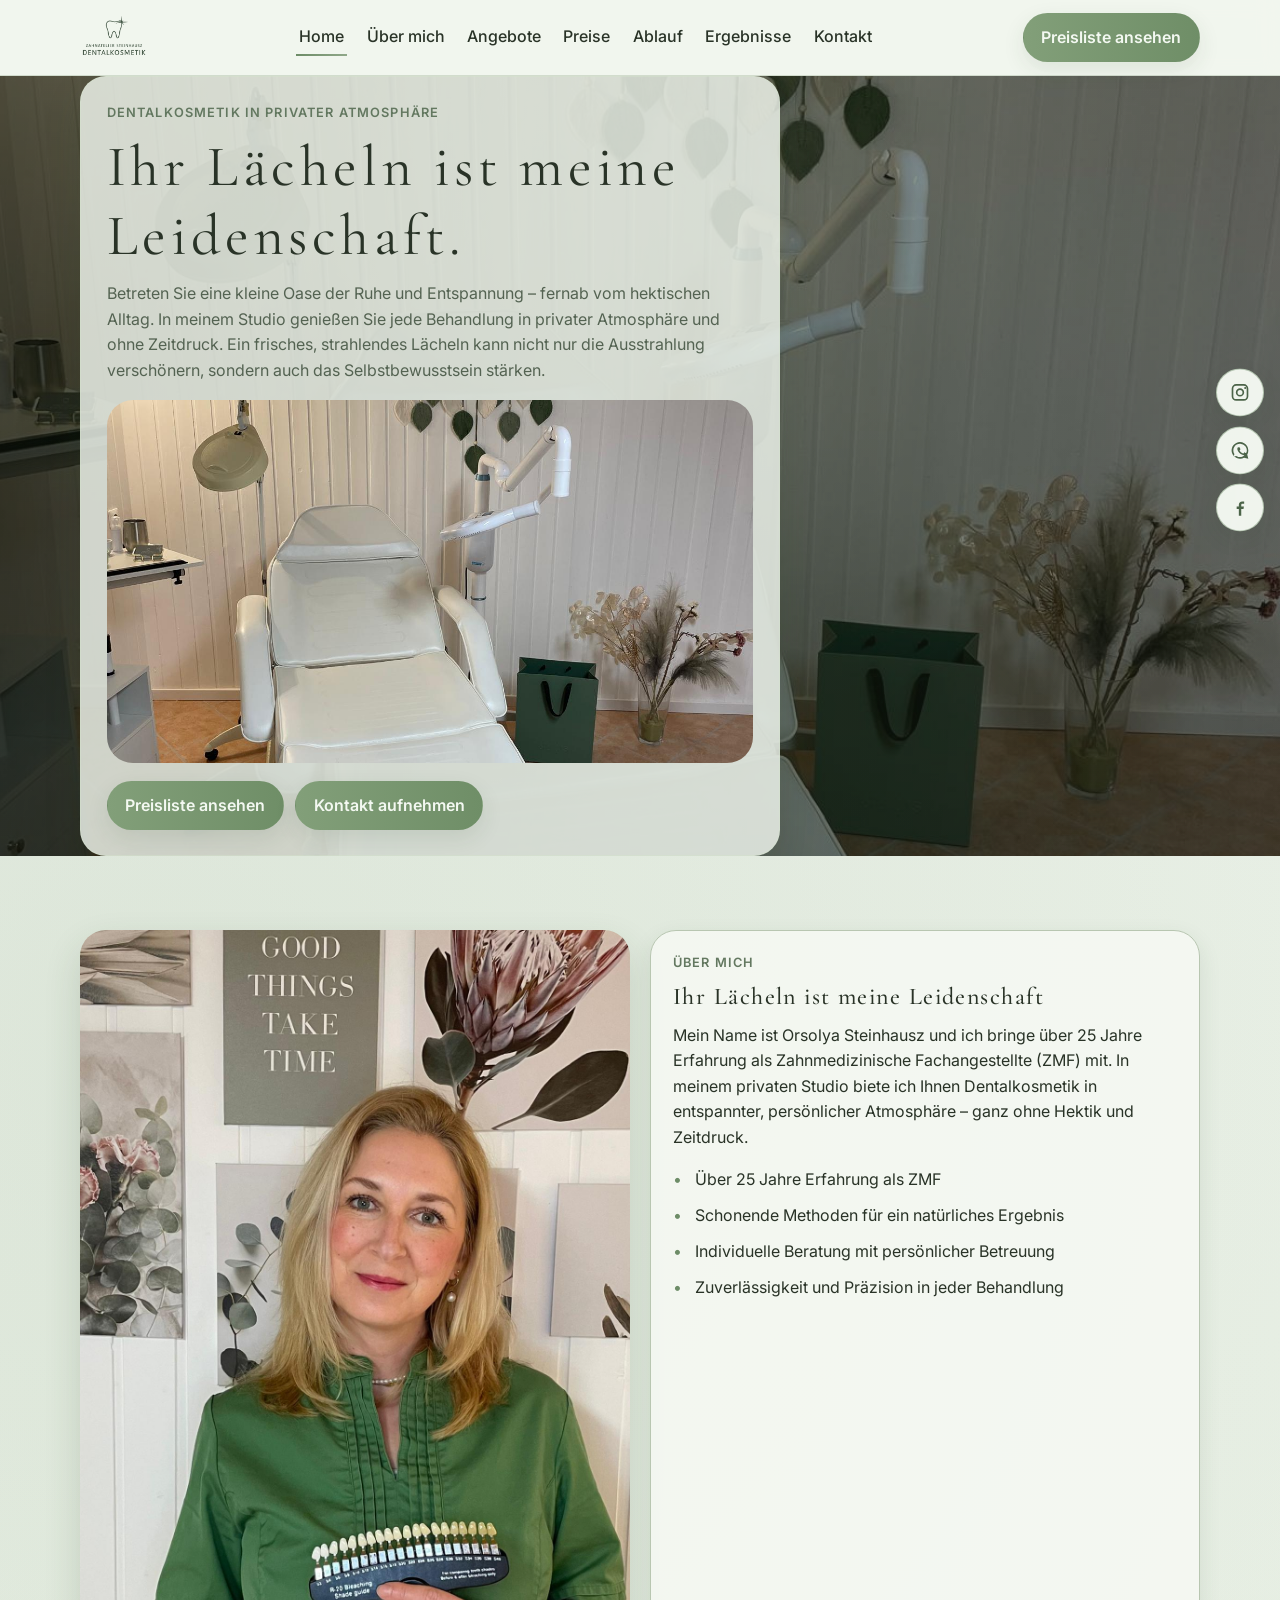
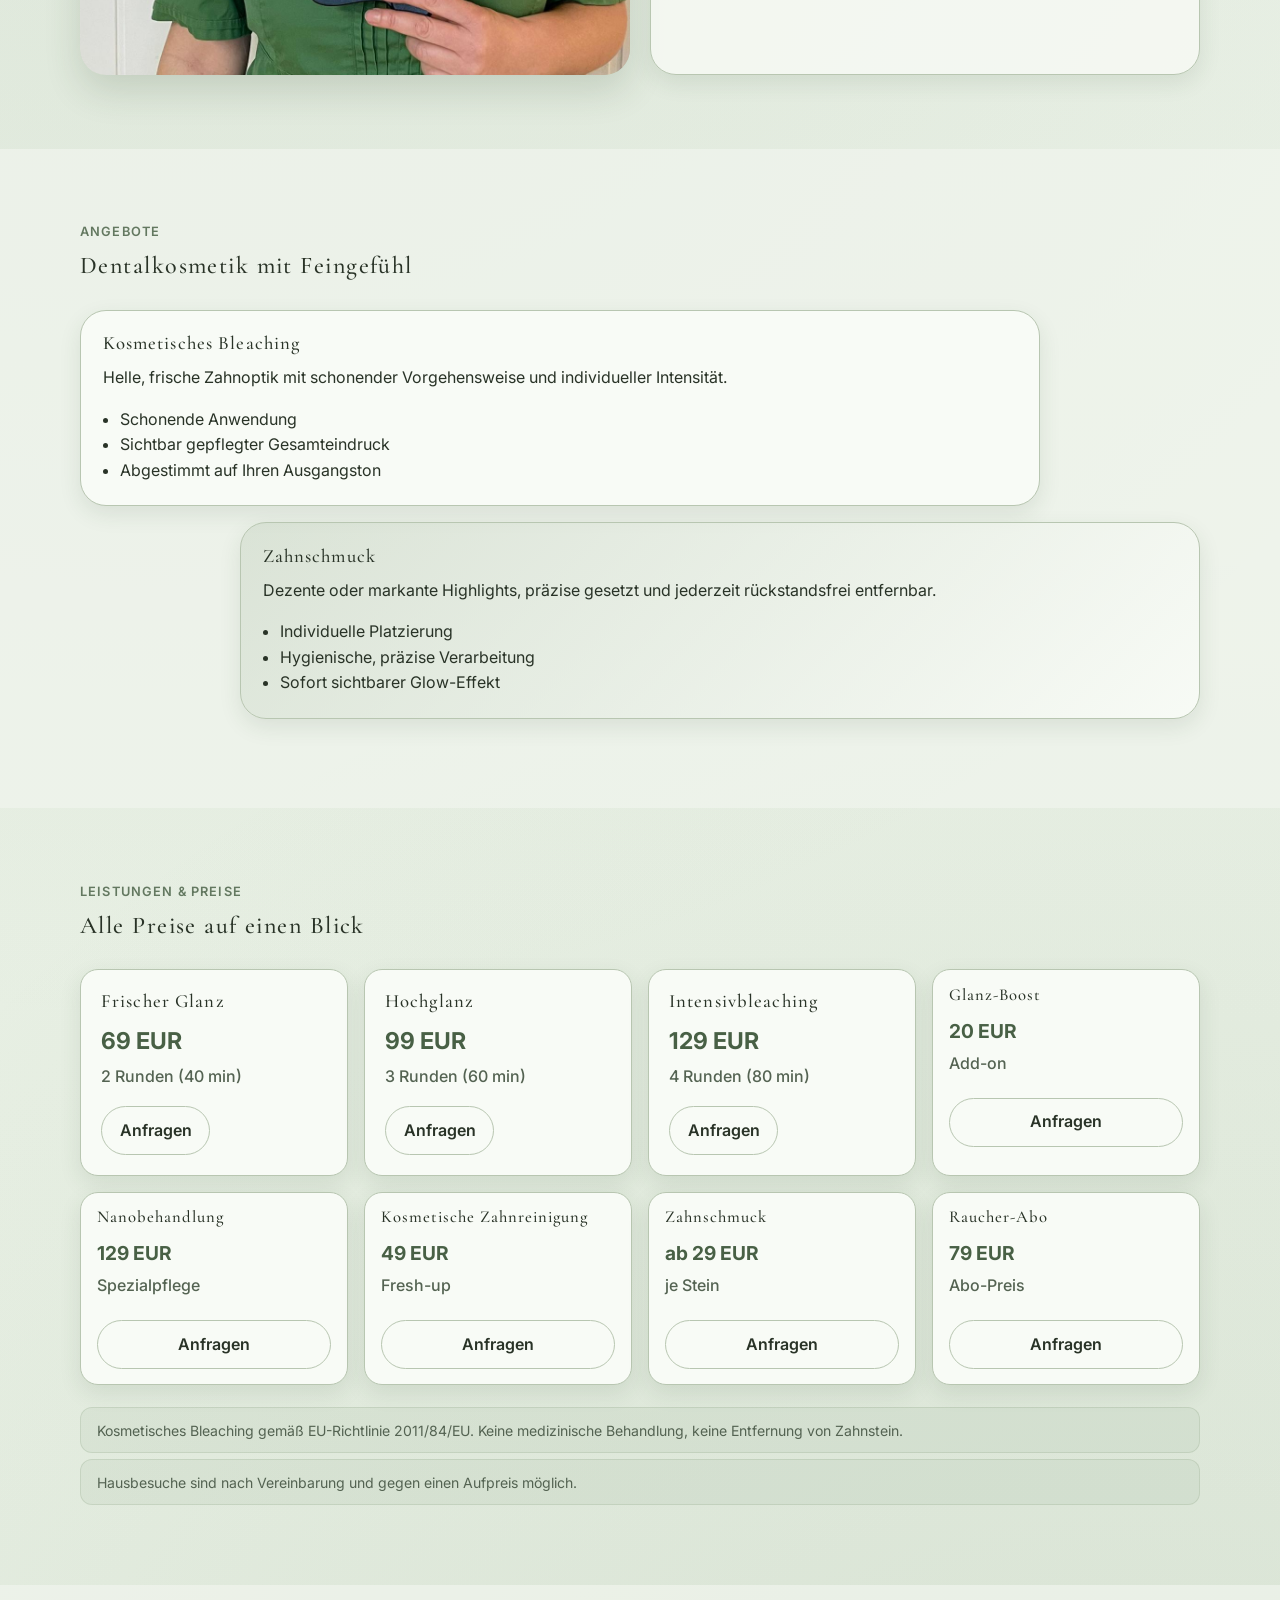
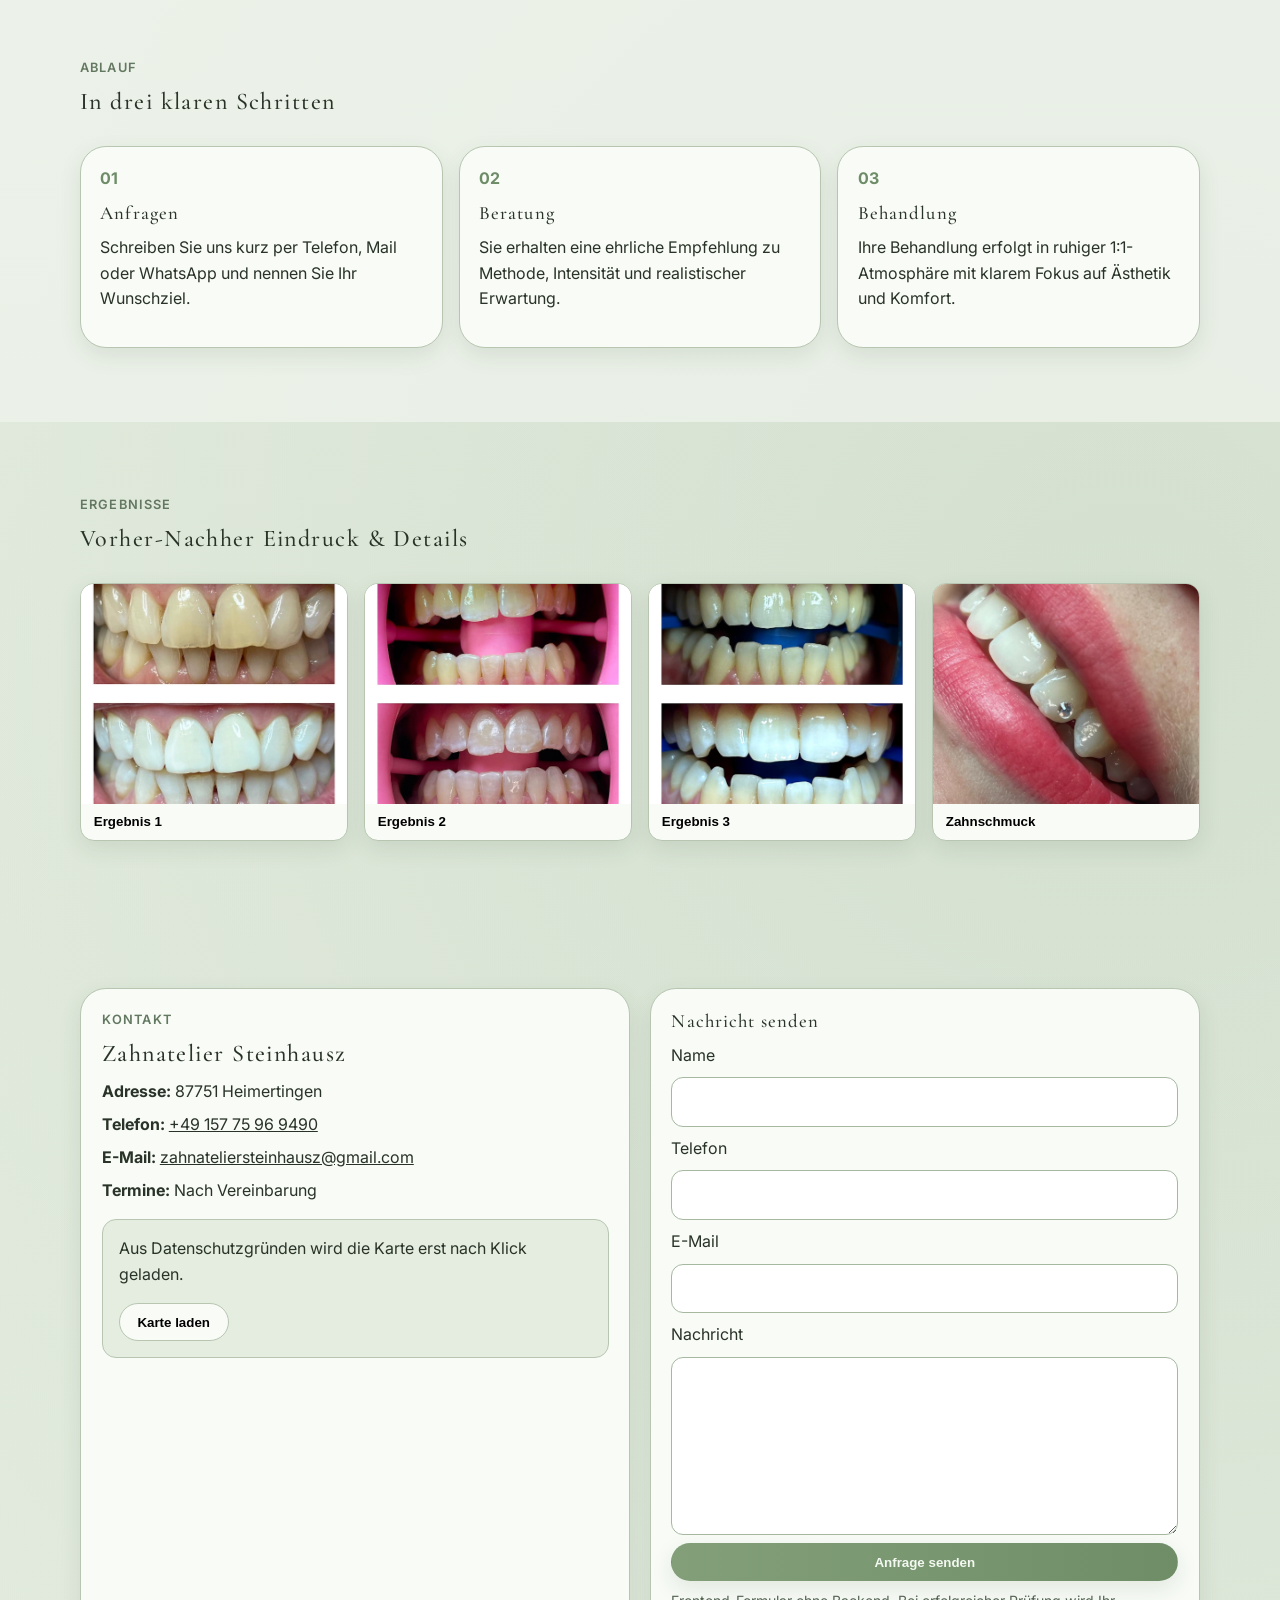
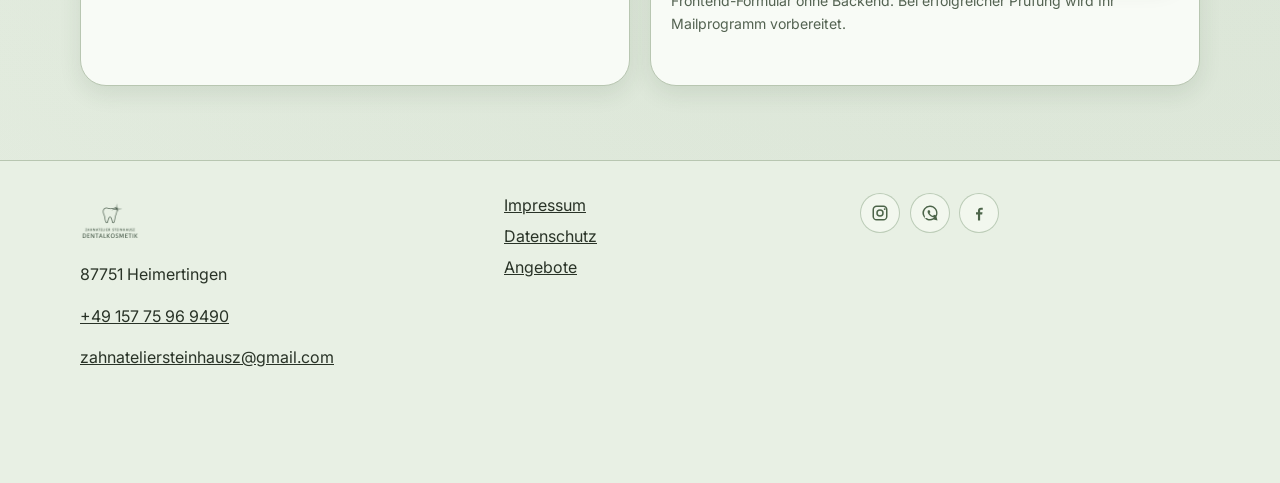
==== commit 6dc72273: "Use studio chair photo as hero placeholder image Co-Authored-By: Claude Opus 4.6 <noreply@anthropic." ====
--- a/index.html
+++ b/index.html
@@ -82,7 +82,7 @@
           <h1>Ihr Lächeln ist meine Leidenschaft.</h1>
           <p class="hero-subline">Betreten Sie eine kleine Oase der Ruhe und Entspannung – fernab vom hektischen Alltag. In meinem Studio genießen Sie jede Behandlung in privater Atmosphäre und ohne Zeitdruck. Ein frisches, strahlendes Lächeln kann nicht nur die Ausstrahlung verschönern, sondern auch das Selbstbewusstsein stärken.</p>
           <figure class="hero-img-placeholder">
-            <img src="assets/img/hero-treatment.jpg" alt="Patientin wird in entspannter Atmosphäre behandelt" loading="eager">
+            <img src="assets/img/hero-studio.jpg" alt="Behandlungsstuhl im Studio – entspannte Atmosphäre" loading="eager">
           </figure>
           <div class="hero-actions">
             <a class="btn btn-primary" href="#pricing">Preisliste ansehen</a>
